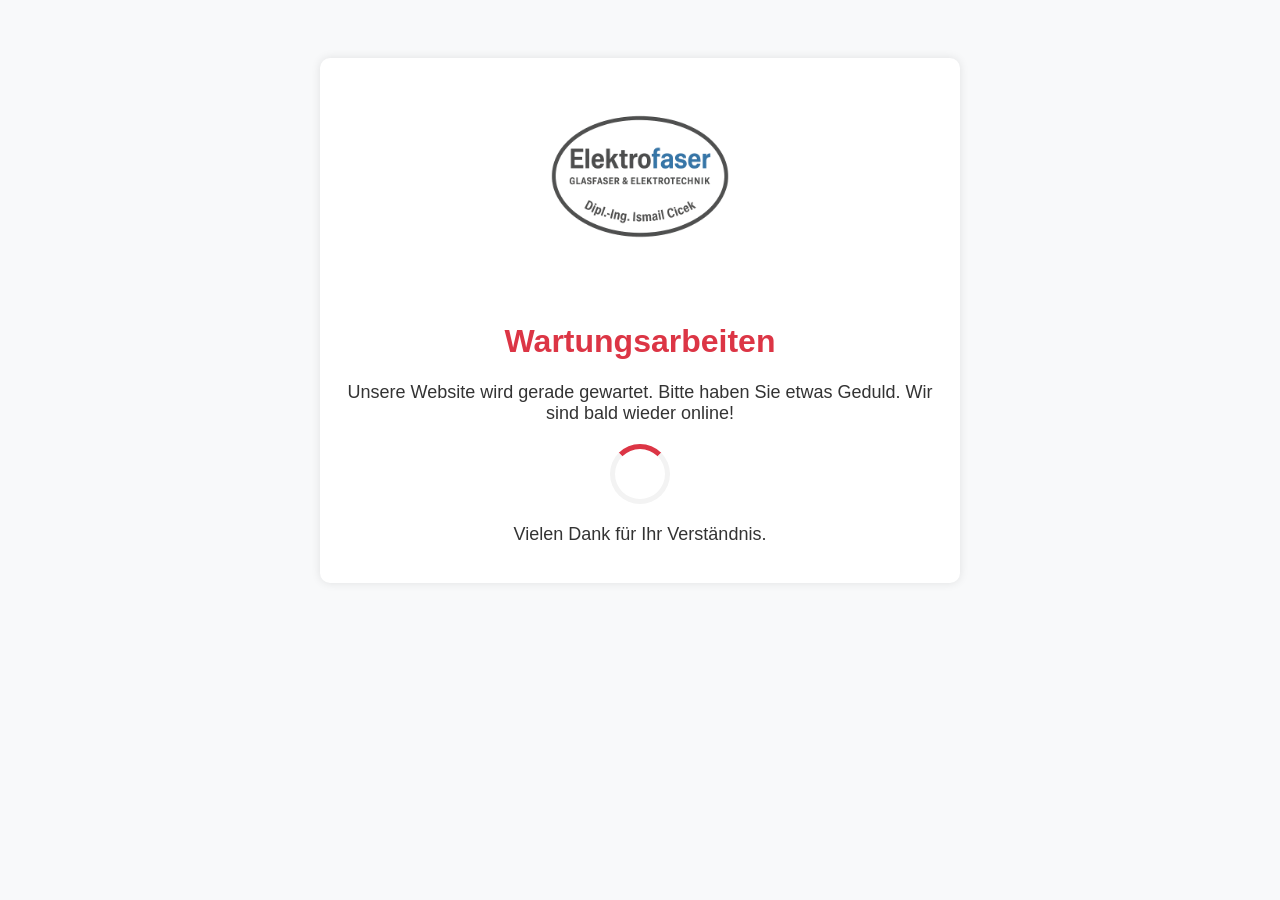
==== index.html @ bb30d30e "add logo for the offline page" ====
<!DOCTYPE html>
<html lang="de">

<head>
    <meta charset="UTF-8">
    <meta name="viewport" content="width=device-width, initial-scale=1.0">
    <title>Wartungsarbeiten</title>
    <style>
        body {
            font-family: Arial, sans-serif;
            text-align: center;
            background-color: #f8f9fa;
            padding: 50px;
        }

        .container {
            max-width: 600px;
            margin: auto;
            background: white;
            padding: 20px;
            border-radius: 10px;
            box-shadow: 0 0 10px rgba(0, 0, 0, 0.1);
        }

        .logo {
            max-width: 200px;
            margin-bottom: 20px;
        }

        h1 {
            color: #dc3545;
        }

        p {
            font-size: 18px;
            color: #333;
        }

        .loader {
            border: 5px solid #f3f3f3;
            border-top: 5px solid #dc3545;
            border-radius: 50%;
            width: 50px;
            height: 50px;
            animation: spin 1s linear infinite;
            margin: 20px auto;
        }

        @keyframes spin {
            0% {
                transform: rotate(0deg);
            }

            100% {
                transform: rotate(360deg);
            }
        }
    </style>
</head>

<body>
    <div class="container">
        <img src="assets/logo/Logo1-NB.png" alt="Logo" class="logo">
        <h1>Wartungsarbeiten</h1>
        <p>Unsere Website wird gerade gewartet. Bitte haben Sie etwas Geduld. Wir sind bald wieder online!</p>
        <div class="loader"></div>
        <p>Vielen Dank für Ihr Verständnis.</p>
    </div>
</body>

</html>
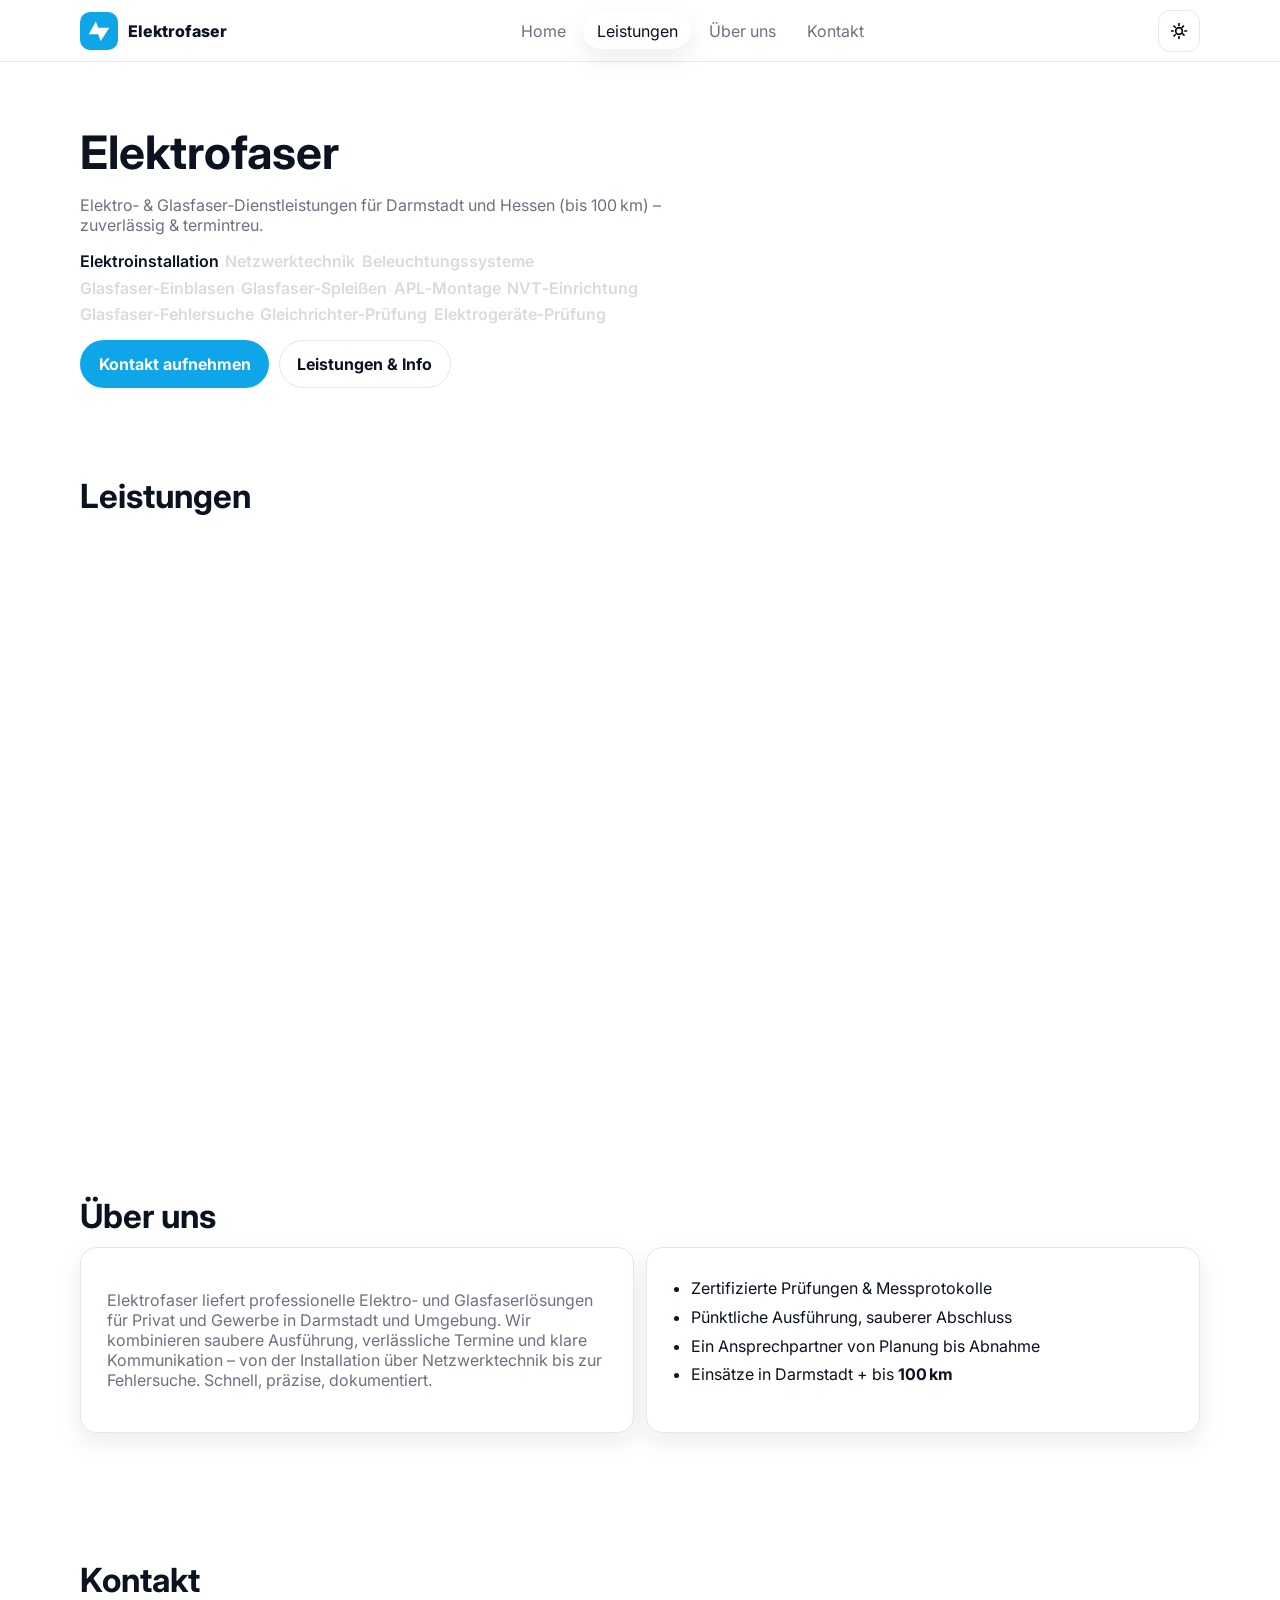
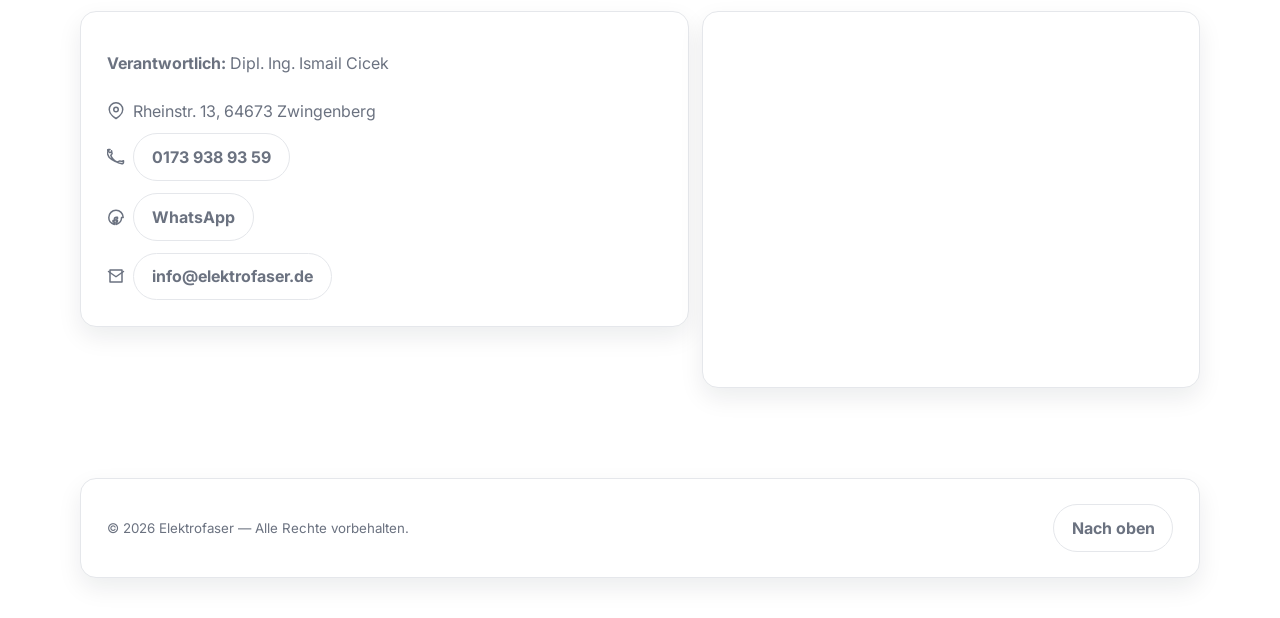
==== commit 52a858d5: "Add initial set up" ====
--- a/index.html
+++ b/index.html
@@ -1,71 +1,533 @@
 <!DOCTYPE html>
-<html lang="de">
+<html lang="de" dir="ltr">
 
 <head>
-    <meta charset="UTF-8">
-    <meta name="viewport" content="width=device-width, initial-scale=1.0">
-    <title>Wartungsarbeiten</title>
-    <style>
-        body {
-            font-family: Arial, sans-serif;
-            text-align: center;
-            background-color: #f8f9fa;
-            padding: 50px;
+  <meta charset="utf-8" />
+  <meta name="viewport" content="width=device-width, initial-scale=1" />
+  <title>Elektrofaser – Elektroinstallation &amp; Glasfaser in Darmstadt, Hessen</title>
+  <meta name="description"
+    content="Elektroinstallation, Netzwerktechnik, Beleuchtung, Glasfaser‑Einblasen &amp; ‑Spleißen, Prüfungen. Region Darmstadt (bis 100 km). Kontakt aufnehmen." />
+  <link rel="preconnect" href="https://fonts.gstatic.com" crossorigin>
+  <link href="https://fonts.googleapis.com/css2?family=Inter:wght@300;400;600;800&display=swap" rel="stylesheet">
+  <style>
+    :root {
+      --bg: #ffffff;
+      --card: #ffffff;
+      --text: #0b1220;
+      --muted: #6b7280;
+      --border: #e5e7eb;
+      --accent: #0ea5e9;
+      --shadow: 0 10px 25px rgba(17, 24, 39, .08);
+      --maxw: 1120px;
+      --radius: 16px;
+      --space: clamp(.75rem, 1vw, 1rem);
+      --space-lg: clamp(1.25rem, 2vw, 1.75rem);
+      --space-xl: clamp(2rem, 5vw, 4.5rem);
+    }
+
+    @media (prefers-color-scheme: dark) {
+      :root {
+        --bg: #0b1220;
+        --card: #0f172a;
+        --text: #e5e7eb;
+        --muted: #9aa4b2;
+        --border: #1f2937;
+        --shadow: 0 8px 30px rgba(0, 0, 0, .35);
+      }
+    }
+
+    [data-theme="dark"] {
+      --bg: #0b1220;
+      --card: #0f172a;
+      --text: #e5e7eb;
+      --muted: #9aa4b2;
+      --border: #1f2937;
+      --shadow: 0 8px 30px rgba(0, 0, 0, .35);
+    }
+
+    *,
+    *::before,
+    *::after {
+      box-sizing: border-box;
+    }
+
+    html {
+      scroll-behavior: smooth;
+      max-width: 100%;
+      overflow-x: hidden;
+    }
+
+    body {
+      margin: 0;
+      font-family: Inter, system-ui, -apple-system, Segoe UI, Roboto, Arial, sans-serif;
+      background: var(--bg);
+      color: var(--text);
+      max-width: 100%;
+      overflow-x: hidden;
+    }
+
+    img {
+      max-width: 100%;
+      height: auto;
+      display: block;
+    }
+
+    .container {
+      width: min(100% - 2rem, var(--maxw));
+      margin-inline: auto;
+    }
+
+    section {
+      padding: var(--space-xl) 0;
+    }
+
+    h1,
+    h2 {
+      line-height: 1.15;
+    }
+
+    h1 {
+      font-size: clamp(2rem, 3.6vw, 3.2rem);
+      margin: 0 0 .5rem;
+    }
+
+    h2 {
+      font-size: clamp(1.6rem, 2.6vw, 2.2rem);
+      margin: 0 0 .75rem;
+    }
+
+    p {
+      color: var(--muted);
+    }
+
+    .btn {
+      display: inline-block;
+      padding: .8rem 1.1rem;
+      border-radius: 999px;
+      text-decoration: none;
+      font-weight: 700;
+      border: 1px solid var(--border);
+      transition: transform .15s, background .2s, color .2s;
+    }
+
+    .btn:hover {
+      transform: translateY(-1px);
+    }
+
+    .btn-primary {
+      background: var(--accent);
+      color: #fff;
+      border-color: transparent;
+    }
+
+    .btn-ghost {
+      background: transparent;
+      color: inherit;
+    }
+
+    header {
+      position: sticky;
+      top: 0;
+      z-index: 50;
+      backdrop-filter: saturate(120%) blur(8px);
+      background: color-mix(in oklab, var(--bg) 92%, transparent);
+      border-bottom: 1px solid var(--border);
+    }
+
+    .nav {
+      display: flex;
+      align-items: center;
+      justify-content: space-between;
+      gap: .5rem;
+      padding: .6rem 0;
+    }
+
+    .brand {
+      display: flex;
+      align-items: center;
+      gap: .6rem;
+      text-decoration: none;
+      color: inherit;
+      font-weight: 800;
+    }
+
+    .brand svg {
+      width: 38px;
+      height: 38px;
+      border-radius: 10px;
+    }
+
+    .nav-links {
+      display: flex;
+      gap: .25rem;
+      align-items: center;
+    }
+
+    .nav-links a {
+      text-decoration: none;
+      padding: .55rem .85rem;
+      border-radius: 999px;
+      color: var(--muted);
+    }
+
+    .nav-links a.active,
+    .nav-links a:hover {
+      color: var(--text);
+      background: var(--card);
+      box-shadow: var(--shadow);
+    }
+
+    .theme-toggle {
+      display: inline-grid;
+      place-items: center;
+      border: 1px solid var(--border);
+      border-radius: 12px;
+      width: 42px;
+      height: 42px;
+      background: var(--card);
+    }
+
+    .hamburger {
+      display: none;
+      background: var(--card);
+      border: 1px solid var(--border);
+      width: 42px;
+      height: 42px;
+      border-radius: 12px;
+    }
+
+    .hamburger svg {
+      width: 22px;
+      height: 22px;
+    }
+
+    .mobile {
+      display: none;
+      padding: .5rem 0 1rem;
+    }
+
+    .mobile a {
+      display: block;
+      padding: .7rem .8rem;
+      border-radius: 12px;
+      text-decoration: none;
+    }
+
+    /* show hamburger on small screens; hide inline nav */
+    @media (max-width: 900px) {
+      .nav-links {
+        display: none;
+      }
+
+      .hamburger {
+        display: inline-grid;
+        place-items: center;
+      }
+    }
+
+    .hero {
+      display: grid;
+      grid-template-columns: 1.1fr .9fr;
+      gap: var(--space-lg);
+      align-items: center;
+      padding: var(--space-xl) 0 var(--space-lg);
+    }
+
+    .card {
+      border: 1px solid var(--border);
+      border-radius: var(--radius);
+      background: var(--card);
+      padding: var(--space-lg);
+      box-shadow: var(--shadow);
+    }
+
+    .ticker {
+      display: flex;
+      gap: .4rem;
+      flex-wrap: wrap;
+      margin-top: .75rem;
+      font-weight: 600;
+      color: var(--text);
+    }
+
+    .ticker span {
+      opacity: .15;
+      transition: opacity .35s;
+    }
+
+    .ticker span.is-active {
+      opacity: 1;
+    }
+
+    .about-grid {
+      display: grid;
+      grid-template-columns: 1fr 1fr;
+      gap: var(--space);
+    }
+
+    @media (max-width:960px) {
+      .hero {
+        grid-template-columns: 1fr;
+      }
+
+      .about-grid {
+        grid-template-columns: 1fr;
+      }
+    }
+
+    .contact-grid {
+      display: grid;
+      grid-template-columns: 1.1fr .9fr;
+      gap: var(--space);
+      align-items: start;
+    }
+
+    @media (max-width:960px) {
+      .contact-grid {
+        grid-template-columns: 1fr;
+      }
+    }
+
+    .reveal {
+      opacity: 0;
+      transform: translateY(10px);
+      transition: opacity .35s, transform .35s;
+    }
+
+    .reveal.is-visible {
+      opacity: 1;
+      transform: none;
+    }
+
+    .visually-hidden {
+      position: absolute !important;
+      height: 1px;
+      width: 1px;
+      overflow: hidden;
+      clip: rect(1px, 1px, 1px, 1px);
+      white-space: nowrap;
+    }
+  </style>
+</head>
+
+<body>
+  <header>
+    <div class="container nav">
+      <a href="#home" class="brand" aria-label="Elektrofaser Home">
+        <svg viewBox="0 0 48 48" class="logo" aria-hidden="true">
+          <rect width="48" height="48" rx="10" ry="10" fill="#0ea5e9" />
+          <path d="M11 28l9-16 3 8h14L26 37l-3-9H11z" fill="#fff" />
+        </svg>
+        <span>Elektrofaser</span>
+      </a>
+      <nav aria-label="Primary">
+        <div class="nav-links" role="menubar">
+          <a role="menuitem" class="active" href="#home">Home</a>
+          <a role="menuitem" href="#services">Leistungen</a>
+          <a role="menuitem" href="#about">Über uns</a>
+          <a role="menuitem" href="#contact">Kontakt</a>
+        </div>
+      </nav>
+      <div style="display:flex; gap:.4rem; align-items:center;">
+        <button id="themeToggle" class="theme-toggle" aria-label="Toggle Dark Mode" title="Theme">
+          <svg viewBox="0 0 24 24" width="20" height="20" fill="none" stroke="currentColor" stroke-width="2"
+            stroke-linecap="round" stroke-linejoin="round" aria-hidden="true">
+            <path
+              d="M12 3v2m0 14v2M21 12h-2M5 12H3m14.95 4.95-1.41-1.41M7.46 7.46 6.05 6.05m11.31 0-1.41 1.41M7.46 16.54 6.05 17.95" />
+            <circle cx="12" cy="12" r="4" />
+          </svg>
+        </button>
+        <button id="hamburger" class="hamburger" aria-label="Open menu" aria-controls="mobile-menu"
+          aria-expanded="false">
+          <svg viewBox="0 0 24 24" fill="none" stroke="currentColor" stroke-width="2" stroke-linecap="round"
+            stroke-linejoin="round" aria-hidden="true">
+            <line x1="3" y1="6" x2="21" y2="6" />
+            <line x1="3" y1="12" x2="21" y2="12" />
+            <line x1="3" y1="18" x2="21" y2="18" />
+          </svg>
+        </button>
+      </div>
+    </div>
+    <div id="mobile-menu" class="container mobile" hidden>
+      <a href="#home" data-close>Home</a>
+      <a href="#about" data-close>Über uns</a>
+      <a href="#contact" data-close>Kontakt</a>
+    </div>
+  </header>
+
+  <main id="home" class="container hero">
+    <div>
+      <h1 class="reveal">Elektrofaser</h1>
+      <p class="reveal" style="transition-delay:.05s">Elektro‑ &amp; Glasfaser‑Dienstleistungen für Darmstadt und Hessen
+        (bis 100 km) – zuverlässig &amp; termintreu.</p>
+      <div class="ticker reveal" aria-label="Leistungen" style="transition-delay:.1s">
+        <span class="is-active">Elektroinstallation</span>
+        <span>Netzwerktechnik</span>
+        <span>Beleuchtungssysteme</span>
+        <span>Glasfaser‑Einblasen</span>
+        <span>Glasfaser‑Spleißen</span>
+        <span>APL‑Montage</span>
+        <span>NVT‑Einrichtung</span>
+        <span>Glasfaser‑Fehlersuche</span>
+        <span>Gleichrichter‑Prüfung</span>
+        <span>Elektrogeräte‑Prüfung</span>
+      </div>
+      <div style="margin-top:1rem; display:flex; gap:.6rem; flex-wrap:wrap;" class="reveal"
+        style="transition-delay:.15s">
+        <a class="btn btn-primary" href="#contact">Kontakt aufnehmen</a>
+        <a class="btn btn-ghost" href="#services">Leistungen &amp; Info</a>
+      </div>
+    </div>
+    <!-- <div class="card reveal" style="transition-delay:.1s">
+      <img alt="Dekoratives Platzhalterbild" width="600" height="800" decoding="async" fetchpriority="low"
+        src="data:image/svg+xml;utf8,<svg xmlns='http://www.w3.org/2000/svg' width='600' height='800' viewBox='0 0 600 800'><rect width='600' height='800' fill='%23f5f7fa'/><rect y='710' width='600' height='90' fill='%230ea5e9'/><text x='50%' y='47%' dominant-baseline='middle' text-anchor='middle' font-family='Inter,Segoe UI,Arial' font-size='36' fill='%23141c26'>Elektrofaser</text><text x='50%' y='55%' dominant-baseline='middle' text-anchor='middle' font-family='Inter,Segoe UI,Arial' font-size='18' fill='%2364707d'>Placeholder 3:4</text></svg>"
+        sizes="(min-width: 960px) 40vw, 100vw" />
+    </div> -->
+  </main>
+
+  <!-- NOTE: Services section intentionally removed as requested -->
+
+  <section id="services" class="container" style="height:80vh;">
+    <h2 class="reveal">Leistungen</h2>
+
+  </section>
+
+
+  <section id="about" class="container">
+    <h2 class="reveal">Über uns</h2>
+    <div class="about-grid">
+      <div class="card reveal">
+        <p>Elektrofaser liefert professionelle Elektro‑ und Glasfaserlösungen für Privat und Gewerbe in Darmstadt und
+          Umgebung. Wir kombinieren saubere Ausführung, verlässliche Termine und klare Kommunikation – von der
+          Installation über Netzwerktechnik bis zur Fehlersuche. Schnell, präzise, dokumentiert.</p>
+      </div>
+      <div class="card reveal" style="transition-delay:.05s">
+        <ul style="margin:0; padding-left:1.1rem; line-height:1.8;">
+          <li>Zertifizierte Prüfungen &amp; Messprotokolle</li>
+          <li>Pünktliche Ausführung, sauberer Abschluss</li>
+          <li>Ein Ansprechpartner von Planung bis Abnahme</li>
+          <li>Einsätze in Darmstadt + bis <strong>100 km</strong></li>
+        </ul>
+      </div>
+    </div>
+  </section>
+
+  <section id="contact" class="container">
+    <h2>Kontakt</h2>
+    <div class="contact-grid">
+      <div class="card">
+        <div style="display:grid; gap:.75rem;">
+          <p><strong>Verantwortlich:</strong> Dipl. Ing. Ismail Cicek</p>
+          <p style="margin:0; display:flex; align-items:center; gap:.55rem;">
+            <svg width="18" height="18" viewBox="0 0 24 24" fill="none" stroke="currentColor" stroke-width="2"
+              stroke-linecap="round" stroke-linejoin="round" aria-hidden="true">
+              <path d="M21 10c0 7-9 12-9 12S3 17 3 10a9 9 0 1 1 18 0Z" />
+              <circle cx="12" cy="10" r="3" />
+            </svg>
+            Rheinstr. 13, 64673 Zwingenberg
+          </p>
+          <p style="margin:0; display:flex; align-items:center; gap:.55rem;">
+            <svg width="18" height="18" viewBox="0 0 24 24" fill="none" stroke="currentColor" stroke-width="2"
+              stroke-linecap="round" stroke-linejoin="round" aria-hidden="true">
+              <path
+                d="M22 16.92V19a2 2 0 0 1-2.18 2 19.8 19.8 0 0 1-8.63-3.07A19.5 19.5 0 0 1 3.07 12.81 19.8 19.8 0 0 1 0 4.18 2 2 0 0 1 2 2h2.09a2 2 0  1 0 2 1.72c.12.89.3 1.76.57 2.6a2 2 0 0 1-.45 2.11L5.1 9.91a16 16 0 0 0 9 9l1.48-1.11a2 2 0 0 1 2.11-.45c.84.27 1.71.45 2.6.57A2 2 0 0 1 22 16.92Z" />
+            </svg>
+            <a class="btn btn-ghost" href="tel:+491739389359">0173 938 93 59</a>
+          </p>
+          <p style="margin:0; display:flex; align-items:center; gap:.55rem;">
+            <svg width="18" height="18" viewBox="0 0 24 24" fill="none" stroke="currentColor" stroke-width="2"
+              stroke-linecap="round" stroke-linejoin="round" aria-hidden="true">
+              <path
+                d="M21.6 12.6c0-5.3-4.3-9.6-9.6-9.6S2.4 7.3 2.4 12.6C2.4 17 5.6 20.8 9.8 21.9v-3.2H8v-2h1.8v-1.6c0-1.8 1-2.8 2.6-2.8.8 0 1.6.1 1.6.1v1.8h-.9c-.9 0-1.2.6-1.2 1.1v1.4H14l-.3 2H12v3.2c4.2-1.1 7.4-4.9 7.4-9.3Z" />
+            </svg>
+            <a class="btn btn-ghost" href="https://wa.me/491739389359" target="_blank" rel="noopener">WhatsApp</a>
+          </p>
+          <p style="margin:0; display:flex; align-items:center; gap:.55rem;">
+            <svg width="18" height="18" viewBox="0 0 24 24" fill="none" stroke="currentColor" stroke-width="2"
+              stroke-linecap="round" stroke-linejoin="round" aria-hidden="true">
+              <path d="M4 4h16v16H4z" />
+              <path d="m22 6-10 7L2 6" />
+            </svg>
+            <a class="btn btn-ghost" href="mailto:info@elektrofaser.de">info@elektrofaser.de</a>
+          </p>
+        </div>
+      </div>
+      <div class="card">
+        <div class="visually-hidden" id="mapdesc">Karte: Rheinstr. 13, 64673 Zwingenberg</div>
+        <iframe title="Google Maps – Rheinstr. 13, 64673 Zwingenberg" aria-describedby="mapdesc"
+          src="https://www.google.com/maps?q=Rheinstr.+13,+64673+Zwingenberg&output=embed" width="100%" height="320"
+          style="border:0; border-radius:12px;" loading="lazy" referrerpolicy="no-referrer-when-downgrade"></iframe>
+      </div>
+    </div>
+  </section>
+
+  <footer class="container" style="padding: var(--space-lg) 0 2.5rem; color: var(--muted)">
+    <div class="card" style="display:flex; align-items:center; justify-content:space-between; gap:.5rem;">
+      <small>© <span id="year"></span> Elektrofaser — Alle Rechte vorbehalten.</small>
+      <div style="display:flex; gap:.5rem;">
+        <a class="btn btn-ghost" href="#home">Nach oben</a>
+        <!-- <a class="btn btn-ghost" href="#" aria-disabled="true">Datenschutz</a>
+        <a class="btn btn-ghost" href="#" aria-disabled="true">Impressum</a> -->
+      </div>
+    </div>
+  </footer>
+
+  <script>
+    // Year
+    document.getElementById('year').textContent = new Date().getFullYear();
+
+    // Theme toggle
+    const themeBtn = document.getElementById('themeToggle');
+    const setTheme = (mode) => { if (mode === 'dark') { document.documentElement.setAttribute('data-theme', 'dark'); } else { document.documentElement.removeAttribute('data-theme'); } localStorage.setItem('theme', mode); };
+    const stored = localStorage.getItem('theme'); if (stored) setTheme(stored);
+    themeBtn.addEventListener('click', () => { const dark = document.documentElement.getAttribute('data-theme') === 'dark'; setTheme(dark ? 'light' : 'dark'); });
+
+    // Mobile menu
+    const burger = document.getElementById('hamburger');
+    const mobileMenu = document.getElementById('mobile-menu');
+    burger.addEventListener('click', () => {
+      const open = !mobileMenu.hasAttribute('hidden');
+      if (open) { mobileMenu.setAttribute('hidden', ''); burger.setAttribute('aria-expanded', 'false'); }
+      else { mobileMenu.removeAttribute('hidden'); burger.setAttribute('aria-expanded', 'true'); }
+    });
+    mobileMenu.querySelectorAll('[data-close]').forEach(a => a.addEventListener('click', () => {
+      mobileMenu.setAttribute('hidden', ''); burger.setAttribute('aria-expanded', 'false');
+    }));
+    window.addEventListener('keydown', (e) => {
+      if (e.key === 'Escape' && !mobileMenu.hasAttribute('hidden')) {
+        mobileMenu.setAttribute('hidden', ''); burger.setAttribute('aria-expanded', 'false');
+      }
+    });
+
+    // Scrollspy (safe if a section is missing)
+    const links = Array.from(document.querySelectorAll('.nav-links a'));
+    const sections = links.map(a => document.querySelector(a.getAttribute('href')));
+    const spy = new IntersectionObserver((entries) => {
+      entries.forEach(entry => {
+        if (entry.isIntersecting) {
+          links.forEach(l => l.classList.remove('active'));
+          const idx = sections.indexOf(entry.target);
+          if (links[idx]) links[idx].classList.add('active');
         }
-
-        .container {
-            max-width: 600px;
-            margin: auto;
-            background: white;
-            padding: 20px;
-            border-radius: 10px;
-            box-shadow: 0 0 10px rgba(0, 0, 0, 0.1);
-        }
-
-        .logo {
-            max-width: 200px;
-            margin-bottom: 20px;
-        }
-
-        h1 {
-            color: #dc3545;
-        }
-
-        p {
-            font-size: 18px;
-            color: #333;
-        }
-
-        .loader {
-            border: 5px solid #f3f3f3;
-            border-top: 5px solid #dc3545;
-            border-radius: 50%;
-            width: 50px;
-            height: 50px;
-            animation: spin 1s linear infinite;
-            margin: 20px auto;
-        }
-
-        @keyframes spin {
-            0% {
-                transform: rotate(0deg);
-            }
-
-            100% {
-                transform: rotate(360deg);
-            }
-        }
-    </style>
-</head>
-
-<body>
-    <div class="container">
-        <img src="assets/logo/Logo1-NB.png" alt="Logo" class="logo">
-        <h1>Wartungsarbeiten</h1>
-        <p>Unsere Website wird gerade gewartet. Bitte haben Sie etwas Geduld. Wir sind bald wieder online!</p>
-        <div class="loader"></div>
-        <p>Vielen Dank für Ihr Verständnis.</p>
-    </div>
+      });
+    }, { rootMargin: '-55% 0px -40% 0px', threshold: 0 });
+    sections.forEach(s => s && spy.observe(s));
+
+    // Reveal on scroll
+    const reveals = document.querySelectorAll('.reveal');
+    const revealObs = new IntersectionObserver((entries) => {
+      entries.forEach(e => { if (e.isIntersecting) { e.target.classList.add('is-visible'); revealObs.unobserve(e.target); } });
+    }, { threshold: .1 });
+    reveals.forEach(el => revealObs.observe(el));
+
+    // Ticker (reduced-motion aware)
+    (function () {
+      const items = Array.from(document.querySelectorAll('.ticker span'));
+      const reduce = window.matchMedia('(prefers-reduced-motion: reduce)').matches;
+      if (reduce || items.length === 0) return;
+      let i = 0; setInterval(() => { items[i].classList.remove('is-active'); i = (i + 1) % items.length; items[i].classList.add('is-active'); }, 1600);
+    })();
+  </script>
 </body>
 
 </html>
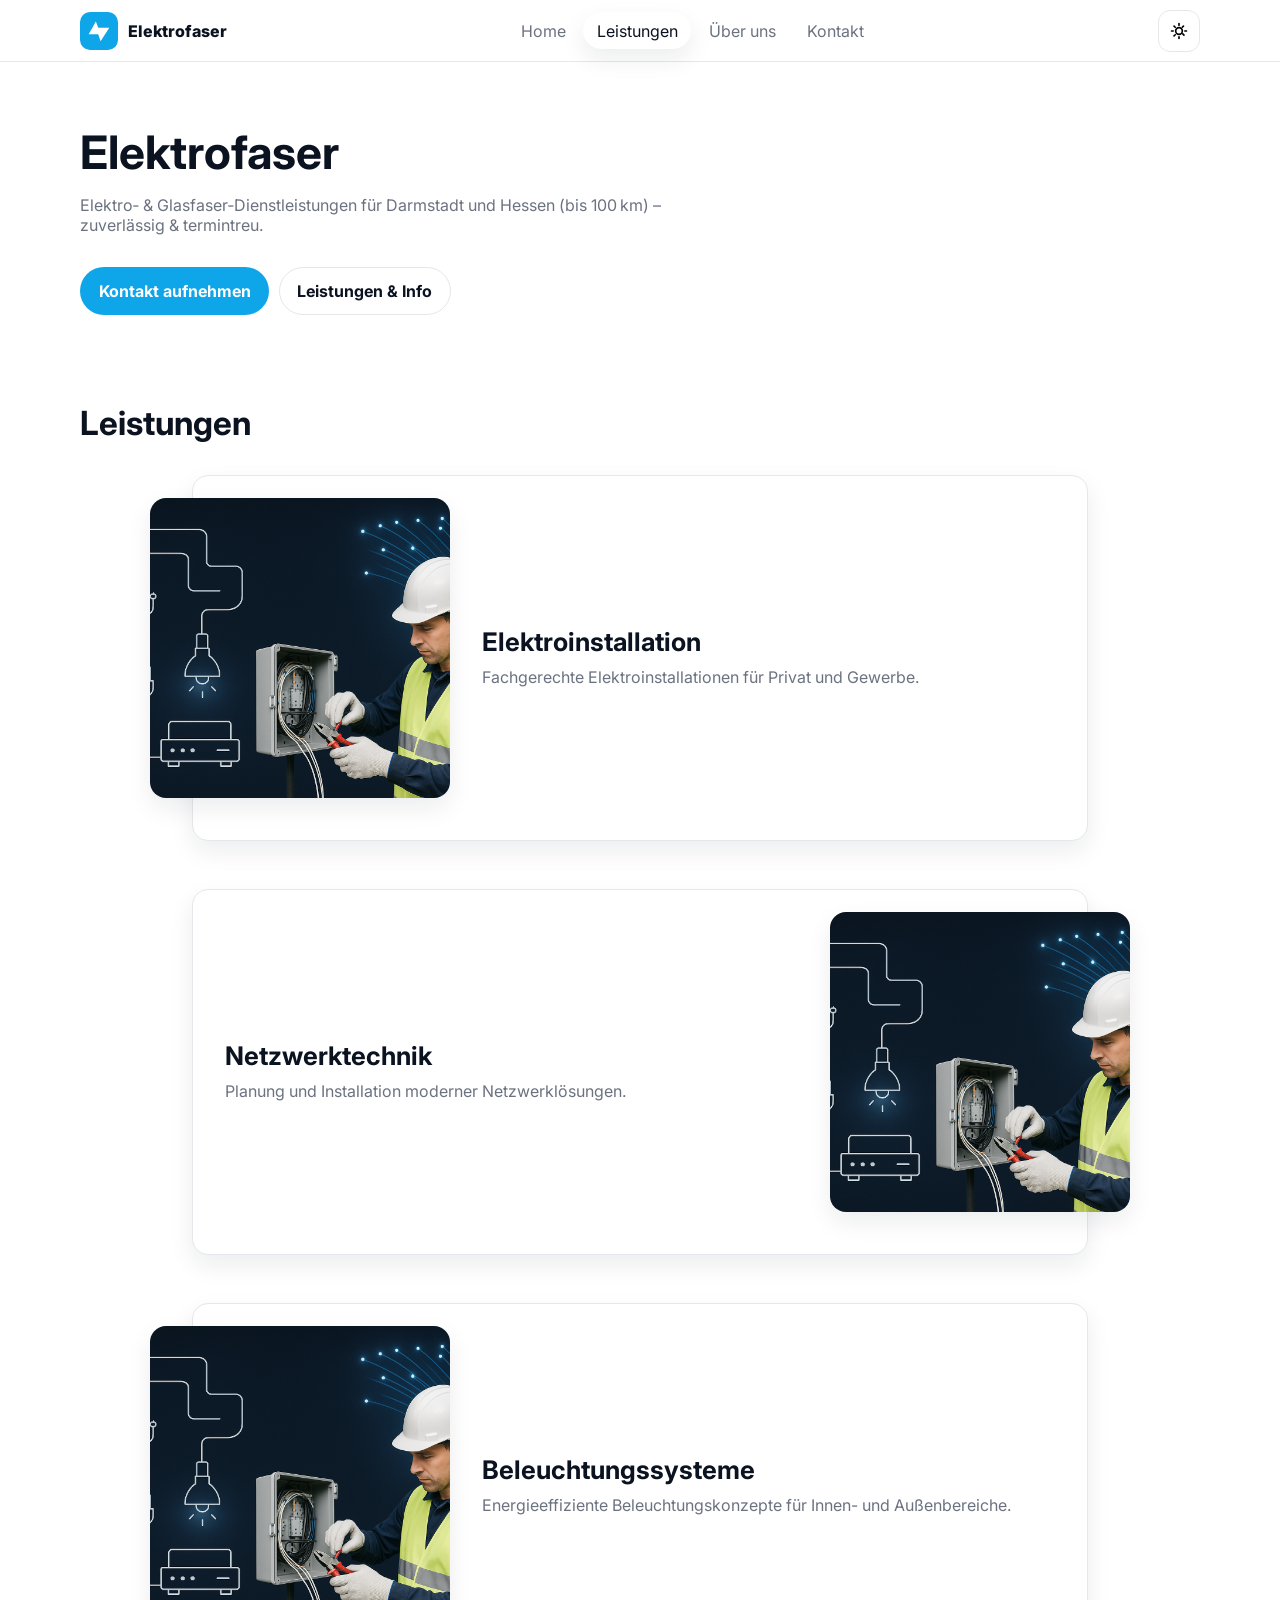
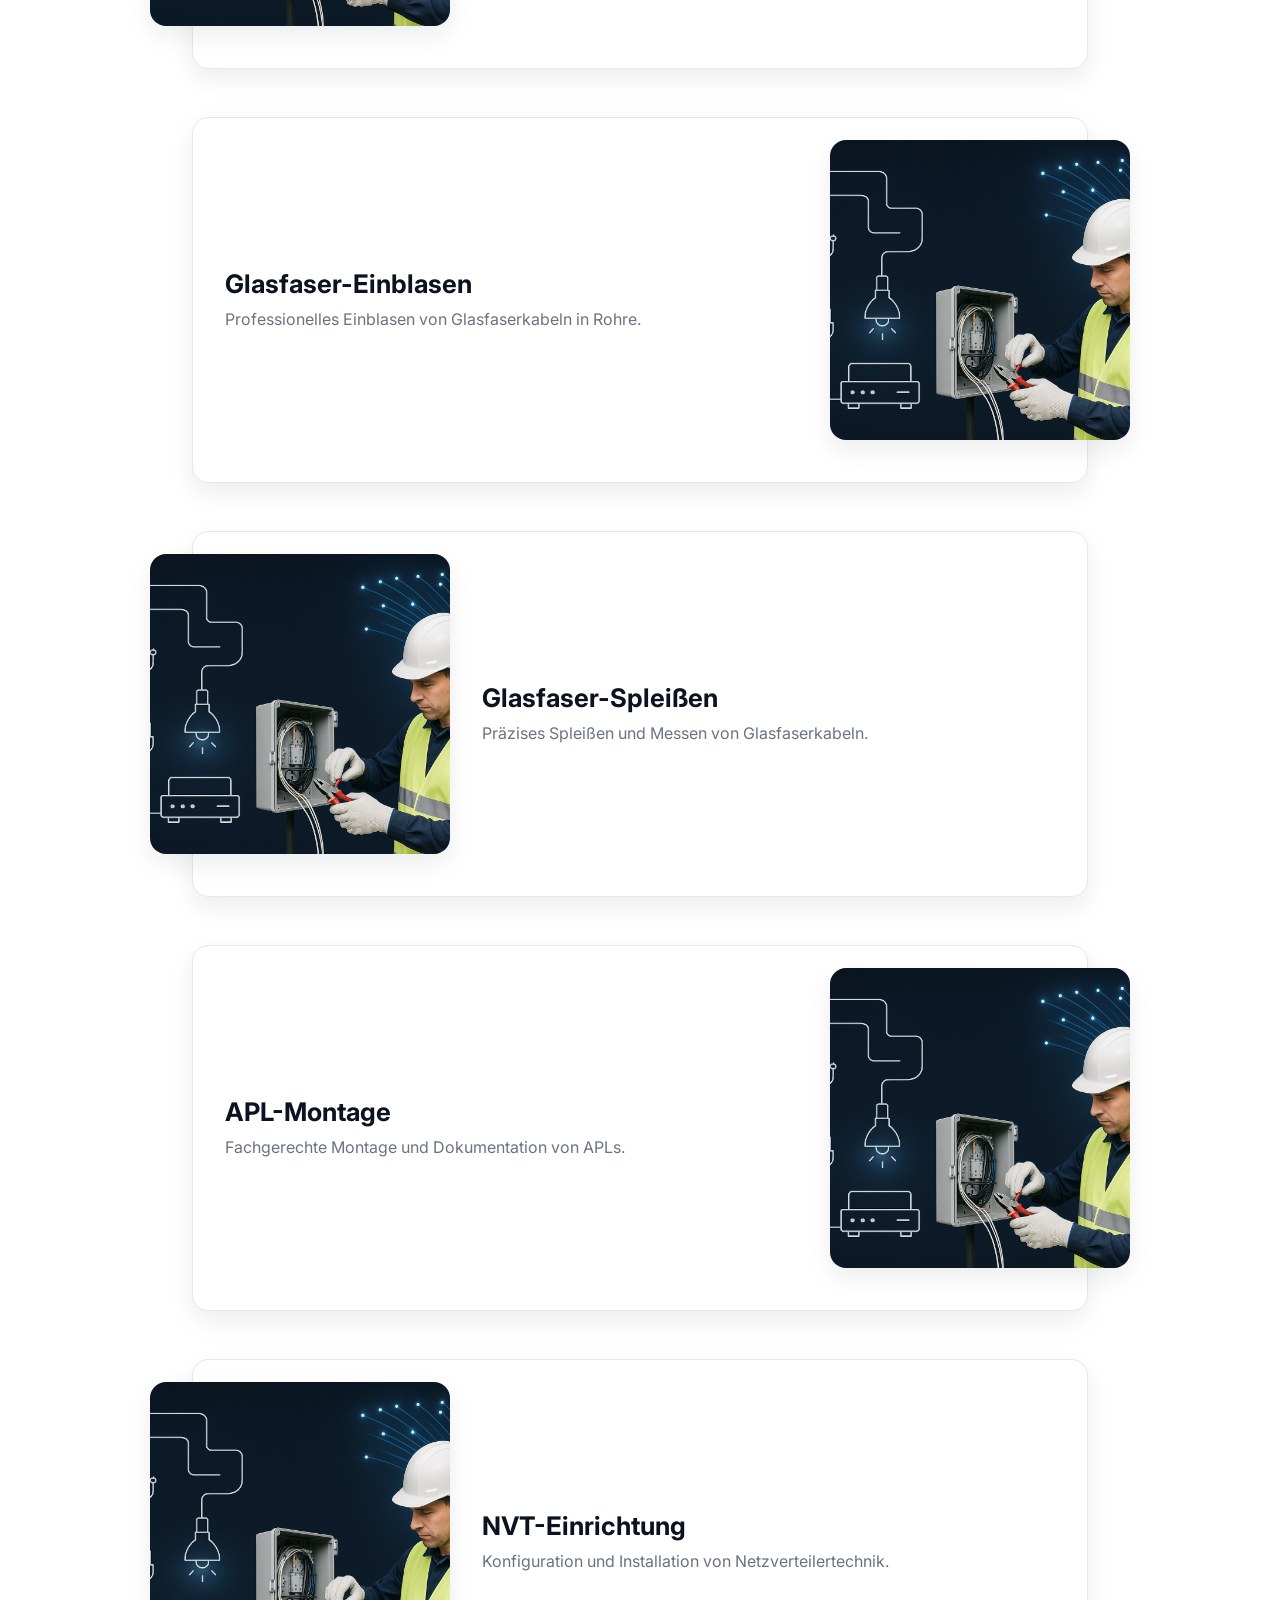
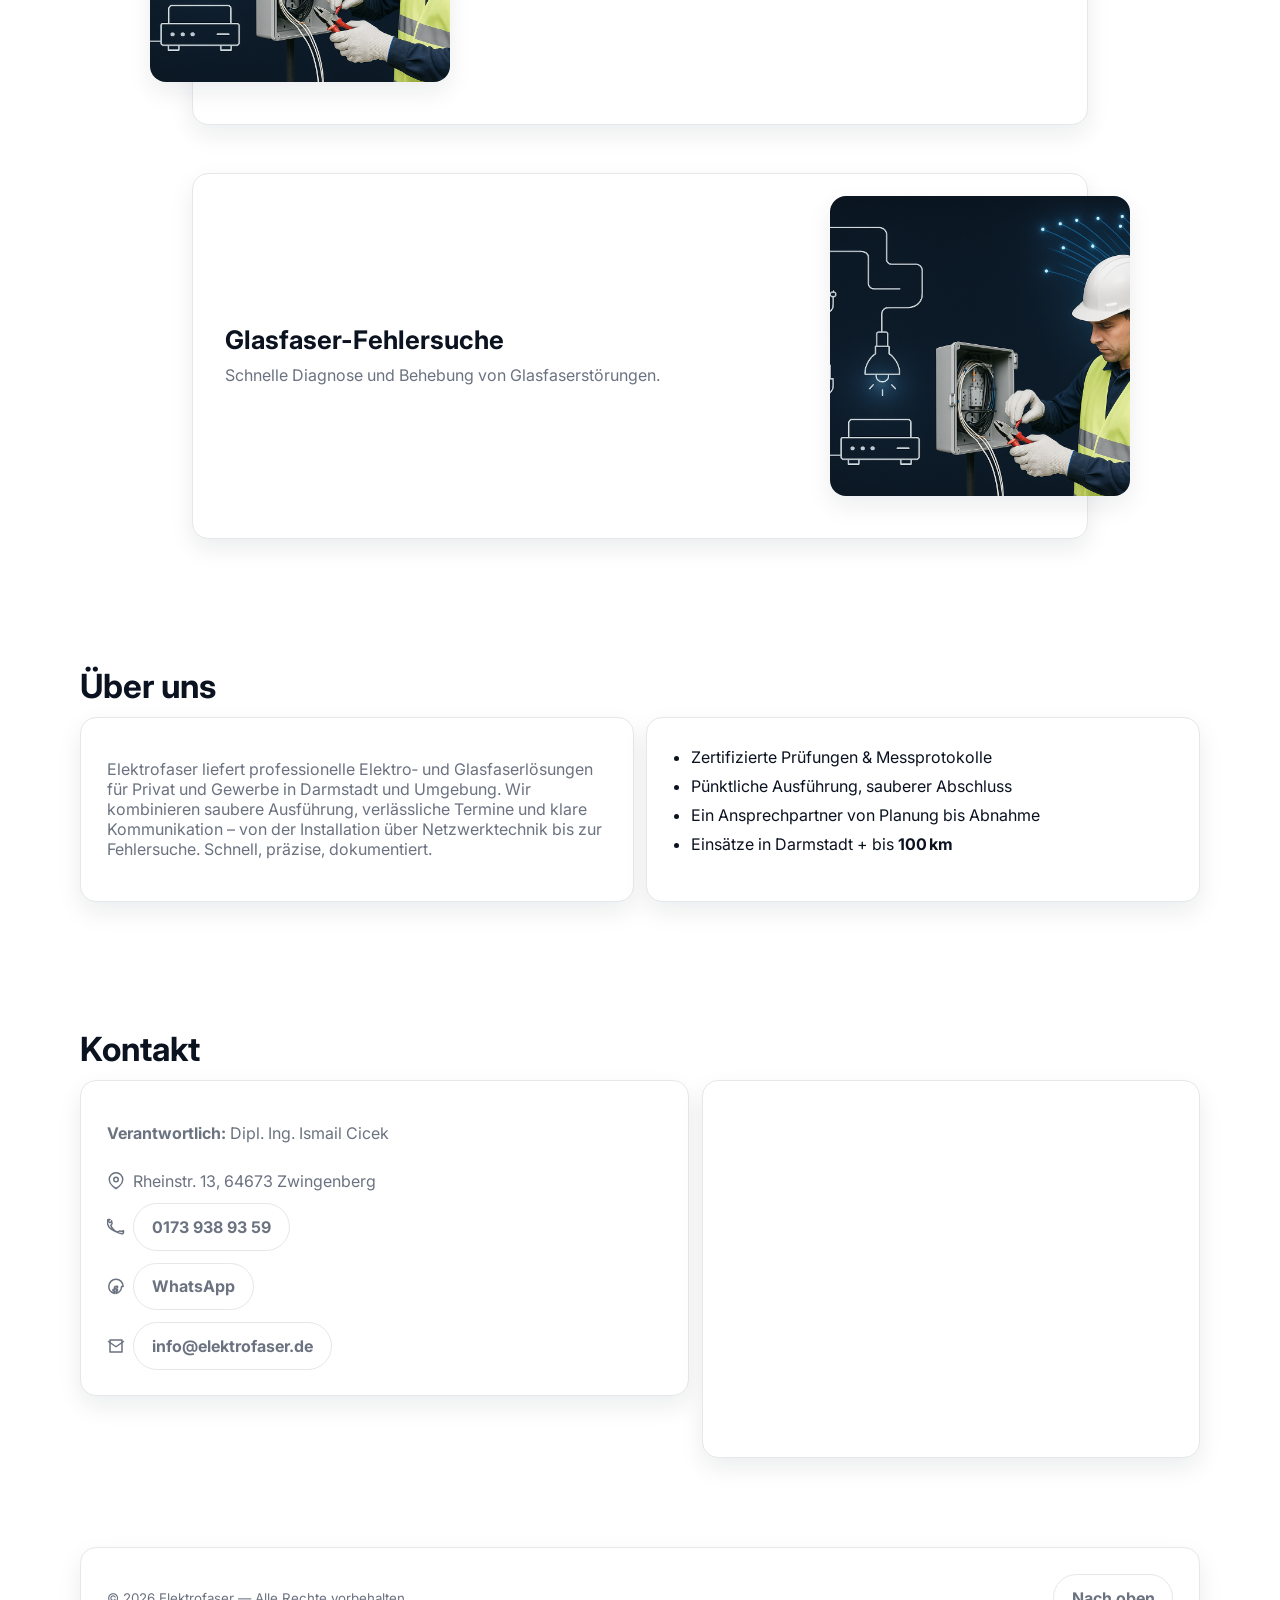
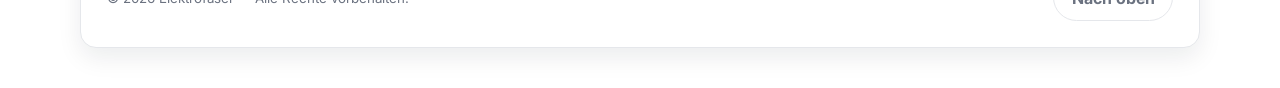
==== commit 5ad86632: "Add Initial Section Part" ====
--- a/index.html
+++ b/index.html
@@ -6,308 +6,10 @@
   <meta name="viewport" content="width=device-width, initial-scale=1" />
   <title>Elektrofaser – Elektroinstallation &amp; Glasfaser in Darmstadt, Hessen</title>
   <meta name="description"
-    content="Elektroinstallation, Netzwerktechnik, Beleuchtung, Glasfaser‑Einblasen &amp; ‑Spleißen, Prüfungen. Region Darmstadt (bis 100 km). Kontakt aufnehmen." />
+    content="Elektroinstallation, Netzwerktechnik, Beleuchtung, Glasfaser-Einblasen &amp; -Spleißen, Prüfungen. Region Darmstadt (bis 100 km). Kontakt aufnehmen." />
   <link rel="preconnect" href="https://fonts.gstatic.com" crossorigin>
   <link href="https://fonts.googleapis.com/css2?family=Inter:wght@300;400;600;800&display=swap" rel="stylesheet">
-  <style>
-    :root {
-      --bg: #ffffff;
-      --card: #ffffff;
-      --text: #0b1220;
-      --muted: #6b7280;
-      --border: #e5e7eb;
-      --accent: #0ea5e9;
-      --shadow: 0 10px 25px rgba(17, 24, 39, .08);
-      --maxw: 1120px;
-      --radius: 16px;
-      --space: clamp(.75rem, 1vw, 1rem);
-      --space-lg: clamp(1.25rem, 2vw, 1.75rem);
-      --space-xl: clamp(2rem, 5vw, 4.5rem);
-    }
-
-    @media (prefers-color-scheme: dark) {
-      :root {
-        --bg: #0b1220;
-        --card: #0f172a;
-        --text: #e5e7eb;
-        --muted: #9aa4b2;
-        --border: #1f2937;
-        --shadow: 0 8px 30px rgba(0, 0, 0, .35);
-      }
-    }
-
-    [data-theme="dark"] {
-      --bg: #0b1220;
-      --card: #0f172a;
-      --text: #e5e7eb;
-      --muted: #9aa4b2;
-      --border: #1f2937;
-      --shadow: 0 8px 30px rgba(0, 0, 0, .35);
-    }
-
-    *,
-    *::before,
-    *::after {
-      box-sizing: border-box;
-    }
-
-    html {
-      scroll-behavior: smooth;
-      max-width: 100%;
-      overflow-x: hidden;
-    }
-
-    body {
-      margin: 0;
-      font-family: Inter, system-ui, -apple-system, Segoe UI, Roboto, Arial, sans-serif;
-      background: var(--bg);
-      color: var(--text);
-      max-width: 100%;
-      overflow-x: hidden;
-    }
-
-    img {
-      max-width: 100%;
-      height: auto;
-      display: block;
-    }
-
-    .container {
-      width: min(100% - 2rem, var(--maxw));
-      margin-inline: auto;
-    }
-
-    section {
-      padding: var(--space-xl) 0;
-    }
-
-    h1,
-    h2 {
-      line-height: 1.15;
-    }
-
-    h1 {
-      font-size: clamp(2rem, 3.6vw, 3.2rem);
-      margin: 0 0 .5rem;
-    }
-
-    h2 {
-      font-size: clamp(1.6rem, 2.6vw, 2.2rem);
-      margin: 0 0 .75rem;
-    }
-
-    p {
-      color: var(--muted);
-    }
-
-    .btn {
-      display: inline-block;
-      padding: .8rem 1.1rem;
-      border-radius: 999px;
-      text-decoration: none;
-      font-weight: 700;
-      border: 1px solid var(--border);
-      transition: transform .15s, background .2s, color .2s;
-    }
-
-    .btn:hover {
-      transform: translateY(-1px);
-    }
-
-    .btn-primary {
-      background: var(--accent);
-      color: #fff;
-      border-color: transparent;
-    }
-
-    .btn-ghost {
-      background: transparent;
-      color: inherit;
-    }
-
-    header {
-      position: sticky;
-      top: 0;
-      z-index: 50;
-      backdrop-filter: saturate(120%) blur(8px);
-      background: color-mix(in oklab, var(--bg) 92%, transparent);
-      border-bottom: 1px solid var(--border);
-    }
-
-    .nav {
-      display: flex;
-      align-items: center;
-      justify-content: space-between;
-      gap: .5rem;
-      padding: .6rem 0;
-    }
-
-    .brand {
-      display: flex;
-      align-items: center;
-      gap: .6rem;
-      text-decoration: none;
-      color: inherit;
-      font-weight: 800;
-    }
-
-    .brand svg {
-      width: 38px;
-      height: 38px;
-      border-radius: 10px;
-    }
-
-    .nav-links {
-      display: flex;
-      gap: .25rem;
-      align-items: center;
-    }
-
-    .nav-links a {
-      text-decoration: none;
-      padding: .55rem .85rem;
-      border-radius: 999px;
-      color: var(--muted);
-    }
-
-    .nav-links a.active,
-    .nav-links a:hover {
-      color: var(--text);
-      background: var(--card);
-      box-shadow: var(--shadow);
-    }
-
-    .theme-toggle {
-      display: inline-grid;
-      place-items: center;
-      border: 1px solid var(--border);
-      border-radius: 12px;
-      width: 42px;
-      height: 42px;
-      background: var(--card);
-    }
-
-    .hamburger {
-      display: none;
-      background: var(--card);
-      border: 1px solid var(--border);
-      width: 42px;
-      height: 42px;
-      border-radius: 12px;
-    }
-
-    .hamburger svg {
-      width: 22px;
-      height: 22px;
-    }
-
-    .mobile {
-      display: none;
-      padding: .5rem 0 1rem;
-    }
-
-    .mobile a {
-      display: block;
-      padding: .7rem .8rem;
-      border-radius: 12px;
-      text-decoration: none;
-    }
-
-    /* show hamburger on small screens; hide inline nav */
-    @media (max-width: 900px) {
-      .nav-links {
-        display: none;
-      }
-
-      .hamburger {
-        display: inline-grid;
-        place-items: center;
-      }
-    }
-
-    .hero {
-      display: grid;
-      grid-template-columns: 1.1fr .9fr;
-      gap: var(--space-lg);
-      align-items: center;
-      padding: var(--space-xl) 0 var(--space-lg);
-    }
-
-    .card {
-      border: 1px solid var(--border);
-      border-radius: var(--radius);
-      background: var(--card);
-      padding: var(--space-lg);
-      box-shadow: var(--shadow);
-    }
-
-    .ticker {
-      display: flex;
-      gap: .4rem;
-      flex-wrap: wrap;
-      margin-top: .75rem;
-      font-weight: 600;
-      color: var(--text);
-    }
-
-    .ticker span {
-      opacity: .15;
-      transition: opacity .35s;
-    }
-
-    .ticker span.is-active {
-      opacity: 1;
-    }
-
-    .about-grid {
-      display: grid;
-      grid-template-columns: 1fr 1fr;
-      gap: var(--space);
-    }
-
-    @media (max-width:960px) {
-      .hero {
-        grid-template-columns: 1fr;
-      }
-
-      .about-grid {
-        grid-template-columns: 1fr;
-      }
-    }
-
-    .contact-grid {
-      display: grid;
-      grid-template-columns: 1.1fr .9fr;
-      gap: var(--space);
-      align-items: start;
-    }
-
-    @media (max-width:960px) {
-      .contact-grid {
-        grid-template-columns: 1fr;
-      }
-    }
-
-    .reveal {
-      opacity: 0;
-      transform: translateY(10px);
-      transition: opacity .35s, transform .35s;
-    }
-
-    .reveal.is-visible {
-      opacity: 1;
-      transform: none;
-    }
-
-    .visually-hidden {
-      position: absolute !important;
-      height: 1px;
-      width: 1px;
-      overflow: hidden;
-      clip: rect(1px, 1px, 1px, 1px);
-      white-space: nowrap;
-    }
-  </style>
+  <link rel="stylesheet" href="css/main.css">
 </head>
 
 <body>
@@ -361,7 +63,7 @@
       <p class="reveal" style="transition-delay:.05s">Elektro‑ &amp; Glasfaser‑Dienstleistungen für Darmstadt und Hessen
         (bis 100 km) – zuverlässig &amp; termintreu.</p>
       <div class="ticker reveal" aria-label="Leistungen" style="transition-delay:.1s">
-        <span class="is-active">Elektroinstallation</span>
+        <!-- <span class="is-active">Elektroinstallation</span>
         <span>Netzwerktechnik</span>
         <span>Beleuchtungssysteme</span>
         <span>Glasfaser‑Einblasen</span>
@@ -370,7 +72,7 @@
         <span>NVT‑Einrichtung</span>
         <span>Glasfaser‑Fehlersuche</span>
         <span>Gleichrichter‑Prüfung</span>
-        <span>Elektrogeräte‑Prüfung</span>
+        <span>Elektrogeräte‑Prüfung</span> -->
       </div>
       <div style="margin-top:1rem; display:flex; gap:.6rem; flex-wrap:wrap;" class="reveal"
         style="transition-delay:.15s">
@@ -387,10 +89,94 @@
 
   <!-- NOTE: Services section intentionally removed as requested -->
 
-  <section id="services" class="container" style="height:80vh;">
+  <section id="services" class="container">
     <h2 class="reveal">Leistungen</h2>
-
+    <div class="services-grid">
+
+      <div class="service-card reveal">
+        <div class="service-image">
+          <img src="demo.png" alt="Elektroinstallation">
+        </div>
+        <div class="service-info">
+          <h3>Elektroinstallation</h3>
+          <p>Fachgerechte Elektroinstallationen für Privat und Gewerbe.</p>
+        </div>
+      </div>
+
+      <div class="service-card reveal">
+        <div class="service-image">
+          <img src="demo.png" alt="Netzwerktechnik">
+        </div>
+        <div class="service-info">
+          <h3>Netzwerktechnik</h3>
+          <p>Planung und Installation moderner Netzwerklösungen.</p>
+        </div>
+      </div>
+
+      <div class="service-card reveal">
+        <div class="service-image">
+          <img src="demo.png" alt="Beleuchtungssysteme">
+        </div>
+        <div class="service-info">
+          <h3>Beleuchtungssysteme</h3>
+          <p>Energieeffiziente Beleuchtungskonzepte für Innen- und Außenbereiche.</p>
+        </div>
+      </div>
+
+      <div class="service-card reveal">
+        <div class="service-image">
+          <img src="demo.png" alt="Glasfaser Einblasen">
+        </div>
+        <div class="service-info">
+          <h3>Glasfaser-Einblasen</h3>
+          <p>Professionelles Einblasen von Glasfaserkabeln in Rohre.</p>
+        </div>
+      </div>
+
+      <div class="service-card reveal">
+        <div class="service-image">
+          <img src="demo.png" alt="Glasfaser Spleißen">
+        </div>
+        <div class="service-info">
+          <h3>Glasfaser-Spleißen</h3>
+          <p>Präzises Spleißen und Messen von Glasfaserkabeln.</p>
+        </div>
+      </div>
+
+      <div class="service-card reveal">
+        <div class="service-image">
+          <img src="demo.png" alt="APL Montage">
+        </div>
+        <div class="service-info">
+          <h3>APL-Montage</h3>
+          <p>Fachgerechte Montage und Dokumentation von APLs.</p>
+        </div>
+      </div>
+
+      <div class="service-card reveal">
+        <div class="service-image">
+          <img src="demo.png" alt="NVT Einrichtung">
+        </div>
+        <div class="service-info">
+          <h3>NVT-Einrichtung</h3>
+          <p>Konfiguration und Installation von Netzverteilertechnik.</p>
+        </div>
+      </div>
+
+      <div class="service-card reveal">
+        <div class="service-image">
+          <img src="demo.png" alt="Glasfaser Fehlersuche">
+        </div>
+        <div class="service-info">
+          <h3>Glasfaser-Fehlersuche</h3>
+          <p>Schnelle Diagnose und Behebung von Glasfaserstörungen.</p>
+        </div>
+      </div>
+
+    </div>
   </section>
+
+
 
 
   <section id="about" class="container">
@@ -471,63 +257,7 @@
       </div>
     </div>
   </footer>
-
-  <script>
-    // Year
-    document.getElementById('year').textContent = new Date().getFullYear();
-
-    // Theme toggle
-    const themeBtn = document.getElementById('themeToggle');
-    const setTheme = (mode) => { if (mode === 'dark') { document.documentElement.setAttribute('data-theme', 'dark'); } else { document.documentElement.removeAttribute('data-theme'); } localStorage.setItem('theme', mode); };
-    const stored = localStorage.getItem('theme'); if (stored) setTheme(stored);
-    themeBtn.addEventListener('click', () => { const dark = document.documentElement.getAttribute('data-theme') === 'dark'; setTheme(dark ? 'light' : 'dark'); });
-
-    // Mobile menu
-    const burger = document.getElementById('hamburger');
-    const mobileMenu = document.getElementById('mobile-menu');
-    burger.addEventListener('click', () => {
-      const open = !mobileMenu.hasAttribute('hidden');
-      if (open) { mobileMenu.setAttribute('hidden', ''); burger.setAttribute('aria-expanded', 'false'); }
-      else { mobileMenu.removeAttribute('hidden'); burger.setAttribute('aria-expanded', 'true'); }
-    });
-    mobileMenu.querySelectorAll('[data-close]').forEach(a => a.addEventListener('click', () => {
-      mobileMenu.setAttribute('hidden', ''); burger.setAttribute('aria-expanded', 'false');
-    }));
-    window.addEventListener('keydown', (e) => {
-      if (e.key === 'Escape' && !mobileMenu.hasAttribute('hidden')) {
-        mobileMenu.setAttribute('hidden', ''); burger.setAttribute('aria-expanded', 'false');
-      }
-    });
-
-    // Scrollspy (safe if a section is missing)
-    const links = Array.from(document.querySelectorAll('.nav-links a'));
-    const sections = links.map(a => document.querySelector(a.getAttribute('href')));
-    const spy = new IntersectionObserver((entries) => {
-      entries.forEach(entry => {
-        if (entry.isIntersecting) {
-          links.forEach(l => l.classList.remove('active'));
-          const idx = sections.indexOf(entry.target);
-          if (links[idx]) links[idx].classList.add('active');
-        }
-      });
-    }, { rootMargin: '-55% 0px -40% 0px', threshold: 0 });
-    sections.forEach(s => s && spy.observe(s));
-
-    // Reveal on scroll
-    const reveals = document.querySelectorAll('.reveal');
-    const revealObs = new IntersectionObserver((entries) => {
-      entries.forEach(e => { if (e.isIntersecting) { e.target.classList.add('is-visible'); revealObs.unobserve(e.target); } });
-    }, { threshold: .1 });
-    reveals.forEach(el => revealObs.observe(el));
-
-    // Ticker (reduced-motion aware)
-    (function () {
-      const items = Array.from(document.querySelectorAll('.ticker span'));
-      const reduce = window.matchMedia('(prefers-reduced-motion: reduce)').matches;
-      if (reduce || items.length === 0) return;
-      let i = 0; setInterval(() => { items[i].classList.remove('is-active'); i = (i + 1) % items.length; items[i].classList.add('is-active'); }, 1600);
-    })();
-  </script>
+  <script src="js/main.js"></script>
 </body>
 
 </html>
--- a/css/main.css
+++ b/css/main.css
@@ -0,0 +1,505 @@
+:root {
+    --bg: #ffffff;
+    --card: #ffffff;
+    --text: #0b1220;
+    --muted: #6b7280;
+    --border: #e5e7eb;
+    --accent: #0ea5e9;
+    --shadow: 0 10px 25px rgba(17, 24, 39, .08);
+    --maxw: 1120px;
+    --radius: 16px;
+    --space: clamp(.75rem, 1vw, 1rem);
+    --space-lg: clamp(1.25rem, 2vw, 1.75rem);
+    --space-xl: clamp(2rem, 5vw, 4.5rem);
+}
+
+@media (prefers-color-scheme: dark) {
+    :root {
+        --bg: #0b1220;
+        --card: #0f172a;
+        --text: #e5e7eb;
+        --muted: #9aa4b2;
+        --border: #1f2937;
+        --shadow: 0 8px 30px rgba(0, 0, 0, .35);
+    }
+}
+
+[data-theme="dark"] {
+    --bg: #0b1220;
+    --card: #0f172a;
+    --text: #e5e7eb;
+    --muted: #9aa4b2;
+    --border: #1f2937;
+    --shadow: 0 8px 30px rgba(0, 0, 0, .35);
+}
+
+/* ensure [hidden] actually hides elements */
+[hidden] {
+    display: none !important;
+}
+
+*,
+*::before,
+*::after {
+    box-sizing: border-box;
+}
+
+html {
+    scroll-behavior: smooth;
+    max-width: 100%;
+    overflow-x: hidden;
+}
+
+body {
+    margin: 0;
+    font-family: Inter, system-ui, -apple-system, Segoe UI, Roboto, Arial, sans-serif;
+    background: var(--bg);
+    color: var(--text);
+    max-width: 100%;
+    overflow-x: hidden;
+}
+
+img {
+    max-width: 100%;
+    height: auto;
+    display: block;
+}
+
+.container {
+    width: min(100% - 2rem, var(--maxw));
+    margin-inline: auto;
+}
+
+section {
+    padding: var(--space-xl) 0;
+}
+
+h1,
+h2 {
+    line-height: 1.15;
+}
+
+h1 {
+    font-size: clamp(2rem, 3.6vw, 3.2rem);
+    margin: 0 0 .5rem;
+}
+
+h2 {
+    font-size: clamp(1.6rem, 2.6vw, 2.2rem);
+    margin: 0 0 .75rem;
+}
+
+p {
+    color: var(--muted);
+}
+
+.btn {
+    display: inline-block;
+    padding: .8rem 1.1rem;
+    border-radius: 999px;
+    text-decoration: none;
+    font-weight: 700;
+    border: 1px solid var(--border);
+    transition: transform .15s, background .2s, color .2s;
+}
+
+.btn:hover {
+    transform: translateY(-1px);
+}
+
+.btn-primary {
+    background: var(--accent);
+    color: #fff;
+    border-color: transparent;
+}
+
+.btn-ghost {
+    background: transparent;
+    color: inherit;
+}
+
+header {
+    position: sticky;
+    top: 0;
+    z-index: 50;
+    backdrop-filter: saturate(120%) blur(8px);
+    background: color-mix(in oklab, var(--bg) 92%, transparent);
+    border-bottom: 1px solid var(--border);
+}
+
+.nav {
+    display: flex;
+    align-items: center;
+    justify-content: space-between;
+    gap: .5rem;
+    padding: .6rem 0;
+}
+
+.brand {
+    display: flex;
+    align-items: center;
+    gap: .6rem;
+    text-decoration: none;
+    color: inherit;
+    font-weight: 800;
+}
+
+.brand svg {
+    width: 38px;
+    height: 38px;
+    border-radius: 10px;
+}
+
+.nav-links {
+    display: flex;
+    gap: .25rem;
+    align-items: center;
+}
+
+.nav-links a {
+    text-decoration: none;
+    padding: .55rem .85rem;
+    border-radius: 999px;
+    color: var(--muted);
+}
+
+.nav-links a.active,
+.nav-links a:hover {
+    color: var(--text);
+    background: var(--card);
+    box-shadow: var(--shadow);
+}
+
+.theme-toggle {
+    display: inline-grid;
+    place-items: center;
+    border: 1px solid var(--border);
+    border-radius: 12px;
+    width: 42px;
+    height: 42px;
+    background: var(--card);
+}
+
+.hamburger {
+    display: none;
+    background: var(--card);
+    border: 1px solid var(--border);
+    width: 42px;
+    height: 42px;
+    border-radius: 12px;
+}
+
+.hamburger svg {
+    width: 22px;
+    height: 22px;
+}
+
+/* mobile menu: let [hidden] control visibility */
+.mobile {
+    padding: .5rem 0 1rem;
+}
+
+.mobile a {
+    display: block;
+    padding: .7rem .8rem;
+    border-radius: 12px;
+    text-decoration: none;
+}
+
+/* show hamburger on small screens; hide inline nav; show mobile menu when not [hidden] */
+@media (max-width: 900px) {
+    .nav-links {
+        display: none;
+    }
+
+    .hamburger {
+        display: inline-grid;
+        place-items: center;
+    }
+
+    .mobile {
+        display: block;
+    }
+}
+
+/* never show the mobile menu on desktop */
+@media (min-width: 901px) {
+    .mobile {
+        display: none !important;
+    }
+}
+
+.hero {
+    display: grid;
+    grid-template-columns: 1.1fr .9fr;
+    gap: var(--space-lg);
+    align-items: center;
+    padding: var(--space-xl) 0 var(--space-lg);
+}
+
+.card {
+    border: 1px solid var(--border);
+    border-radius: var(--radius);
+    background: var(--card);
+    padding: var(--space-lg);
+    box-shadow: var(--shadow);
+}
+
+.ticker {
+    display: flex;
+    gap: .4rem;
+    flex-wrap: wrap;
+    margin-top: .75rem;
+    font-weight: 600;
+    color: var(--text);
+}
+
+.ticker span {
+    opacity: .15;
+    transition: opacity .35s;
+}
+
+.ticker span.is-active {
+    opacity: 1;
+}
+
+.about-grid {
+    display: grid;
+    grid-template-columns: 1fr 1fr;
+    gap: var(--space);
+}
+
+@media (max-width:960px) {
+    .hero {
+        grid-template-columns: 1fr;
+    }
+
+    .about-grid {
+        grid-template-columns: 1fr;
+    }
+}
+
+.contact-grid {
+    display: grid;
+    grid-template-columns: 1.1fr .9fr;
+    gap: var(--space);
+    align-items: start;
+}
+
+@media (max-width:960px) {
+    .contact-grid {
+        grid-template-columns: 1fr;
+    }
+}
+
+.reveal {
+    opacity: 0;
+    transform: translateY(10px);
+    transition: opacity .35s, transform .35s;
+}
+
+.reveal.is-visible {
+    opacity: 1;
+    transform: none;
+}
+
+.visually-hidden {
+    position: absolute !important;
+    height: 1px;
+    width: 1px;
+    overflow: hidden;
+    clip: rect(1px, 1px, 1px, 1px);
+    white-space: nowrap;
+}
+
+
+/* ===========================
+   SERVICES (Flex, simple bleed, responsive)
+   =========================== */
+#services {
+    padding: 4rem 0;
+}
+
+.services-grid {
+    display: flex;
+    flex-direction: column;
+    gap: 3rem;
+    margin-top: 2rem;
+}
+
+/* Card container */
+.service-card {
+    width: 80%;
+    max-width: 1200px;
+    /* cap width */
+    margin: 0 auto;
+    /* center horizontally */
+    padding: 2rem;
+
+    border: 1px solid var(--border);
+    border-radius: var(--radius);
+    background: var(--card);
+    box-shadow: var(--shadow);
+
+    display: flex;
+    /* horizontal layout */
+    flex-wrap: nowrap;
+    align-items: center;
+    /* vertical centering */
+    gap: 2rem;
+
+    position: relative;
+    overflow: visible;
+    /* allow image to bleed */
+    transition: transform .3s ease, box-shadow .3s ease;
+}
+
+.service-card:hover {
+    transform: translateY(-5px);
+    box-shadow: 0 15px 35px rgba(0, 0, 0, .1);
+}
+
+/* Put image on the right for even cards */
+.service-card:nth-child(even) {
+    flex-direction: row-reverse;
+}
+
+/* Image box (fixed square) */
+.service-image {
+    flex: 0 0 300px;
+    width: 300px;
+    height: 300px;
+    position: relative;
+}
+
+.service-image img {
+    width: 100%;
+    height: 100%;
+    object-fit: cover;
+    border-radius: var(--radius);
+    box-shadow: var(--shadow);
+    transform: translateY(-10px);
+    /* subtle float */
+}
+
+/* Bleed: odd -> left, even -> right */
+.service-card:nth-child(odd) .service-image {
+    margin-left: -75px;
+}
+
+.service-card:nth-child(even) .service-image {
+    margin-right: -75px;
+}
+
+/* Info */
+.service-info {
+    flex: 1 1 auto;
+    min-width: 0;
+    /* prevent overflow */
+    display: flex;
+    flex-direction: column;
+    justify-content: center;
+    /* vertical centering of text */
+    gap: .5rem;
+    overflow-wrap: anywhere;
+    /* safety on very narrow screens */
+}
+
+.service-info h3 {
+    margin: 0;
+    font-size: 1.6rem;
+    color: var(--text);
+}
+
+.service-info p {
+    margin: 0;
+    color: var(--muted);
+    line-height: 1.5;
+}
+
+/* ---------- Responsive ---------- */
+/* <= 900px: wider cards, smaller image, smaller bleed */
+@media (max-width: 900px) {
+    .service-card {
+        width: 90%;
+        padding: 1.5rem;
+        gap: 1.25rem;
+    }
+
+    .service-image {
+        flex-basis: 220px;
+        width: 220px;
+        height: 220px;
+    }
+
+    .service-card:nth-child(odd) {
+        margin-right: 20px;
+    }
+
+    .service-card:nth-child(odd) .service-image {
+        margin-left: -50px;
+    }
+
+    .service-card:nth-child(even) {
+        margin-left: 20px;
+    }
+
+    .service-card:nth-child(even) .service-image {
+        margin-right: -50px;
+    }
+
+
+    .service-info h3 {
+        font-size: 1.35rem;
+    }
+
+    .service-info p {
+        font-size: .98rem;
+    }
+}
+
+/* <= 600px: even wider cards, tighter image/bleed, smaller fonts */
+@media (max-width: 600px) {
+    .service-card {
+        width: 92%;
+        padding: 1.1rem;
+        gap: .9rem;
+
+
+    }
+
+    .service-image {
+        flex-basis: 120px;
+        width: 120px;
+        height: 120px;
+        margin-top: 20px;
+    }
+
+    .service-card:nth-child(odd) {
+        margin-right: 0px;
+    }
+
+    .service-card:nth-child(odd) .service-image {
+        margin-left: -36px;
+    }
+
+    .service-card:nth-child(even) {
+        margin-left: 0px;
+    }
+
+    .service-card:nth-child(even) .service-image {
+        margin-right: -36px;
+    }
+
+    .service-info h3 {
+        font-size: 1.15rem;
+    }
+
+    .service-info p {
+        font-size: .95rem;
+    }
+}
+
+
+
+/* === SERVICES SECTION (END)=== */
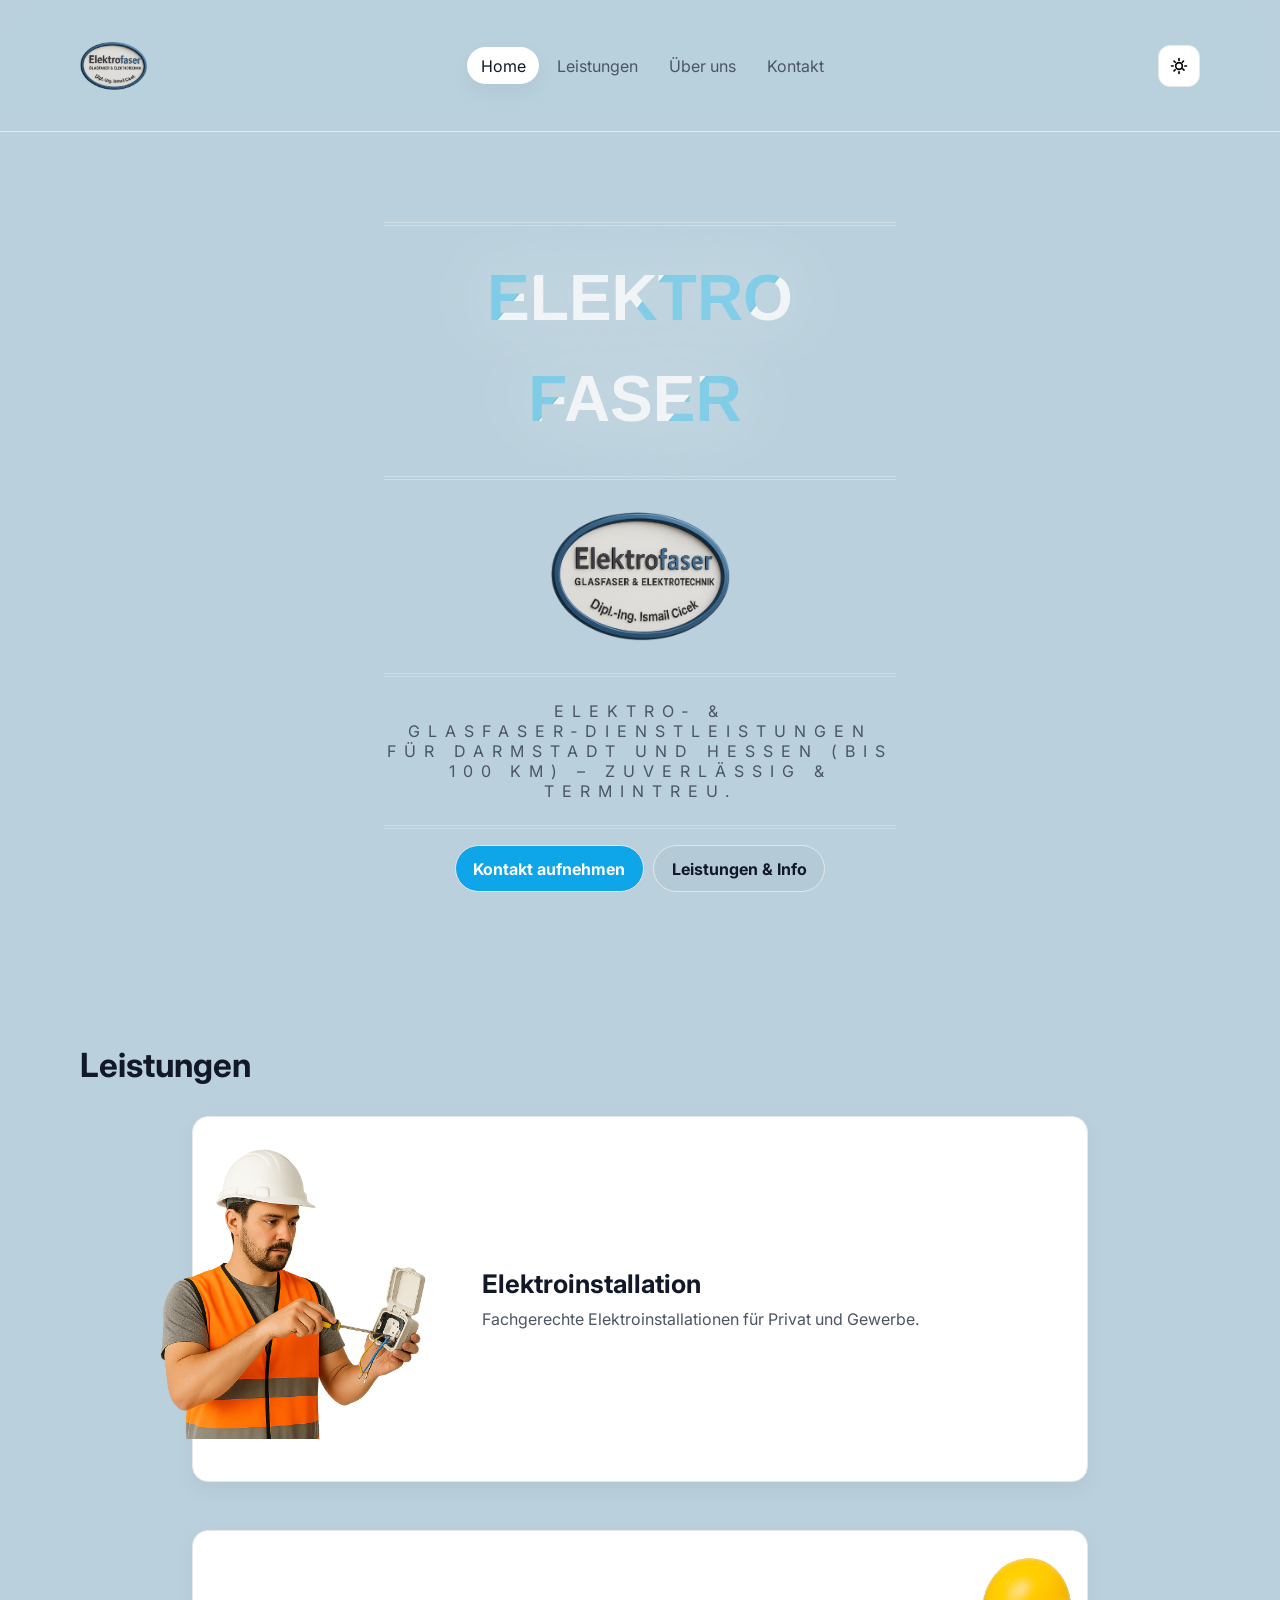
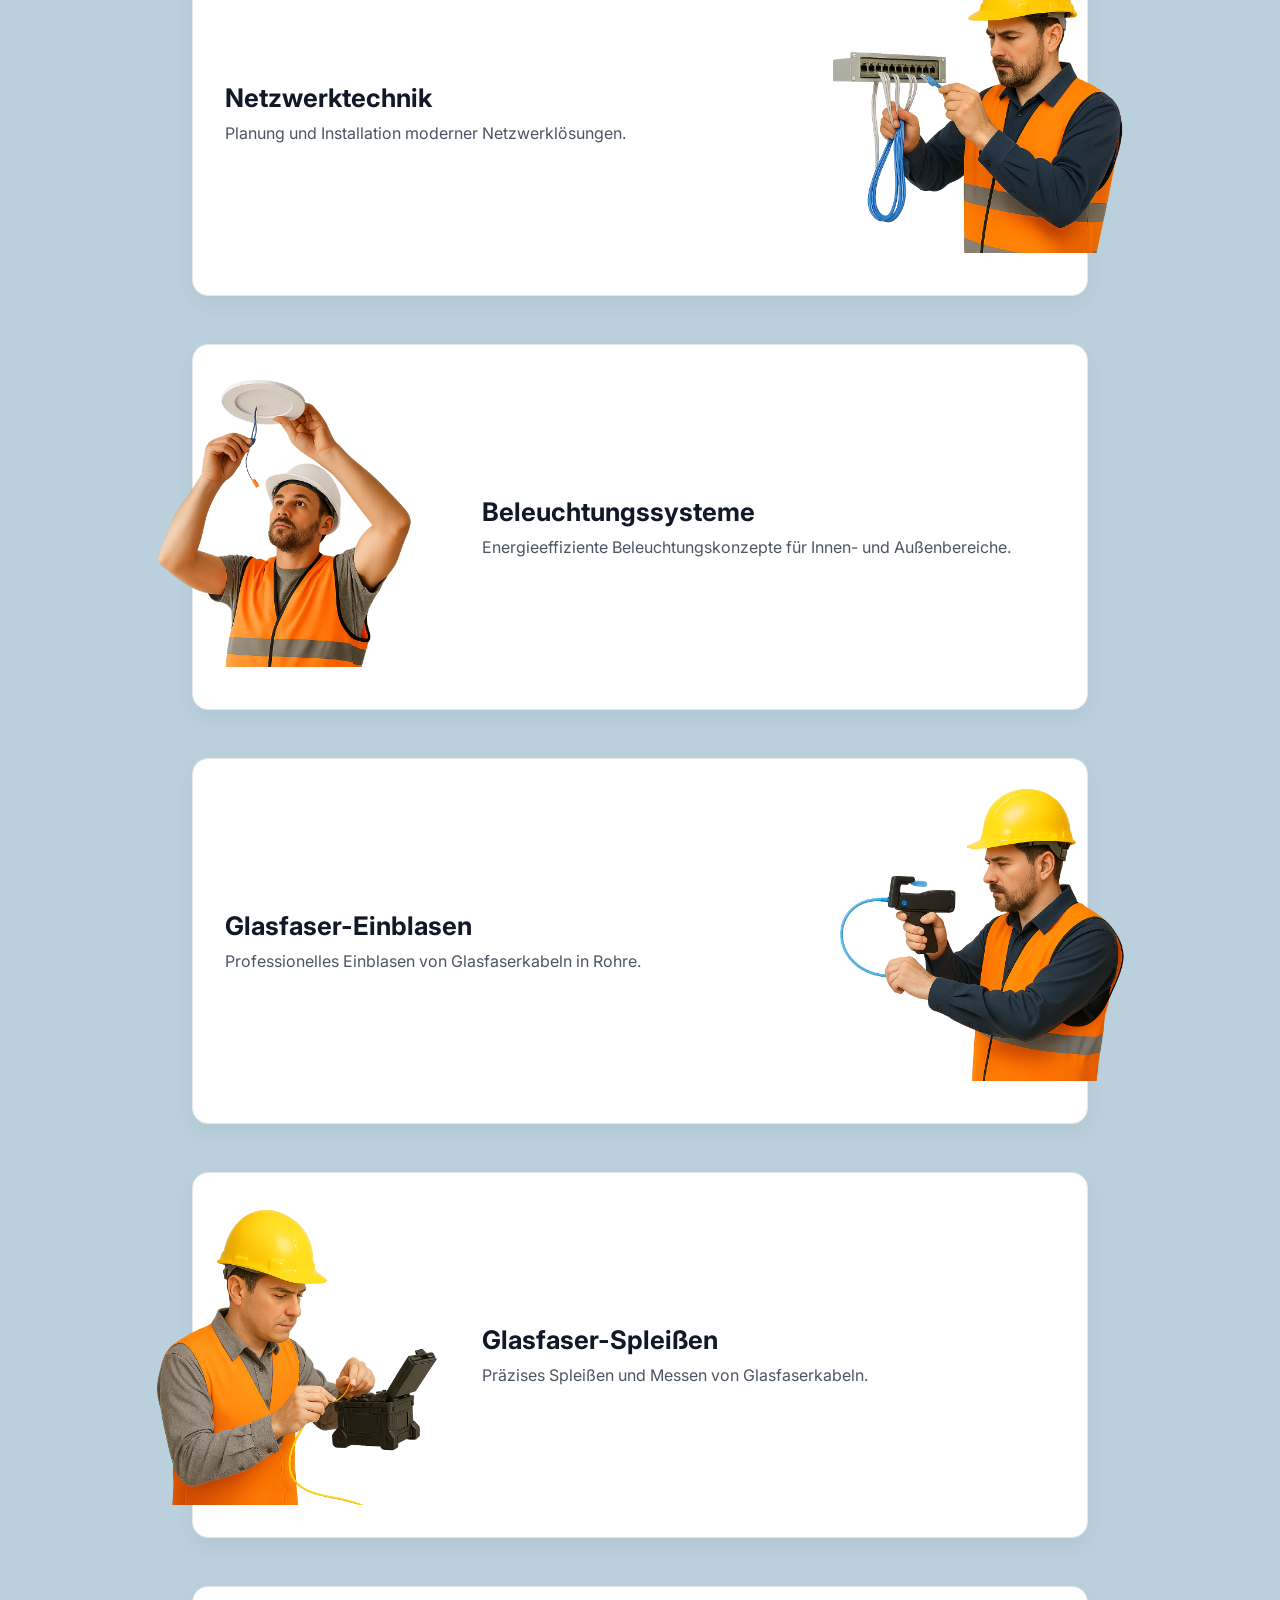
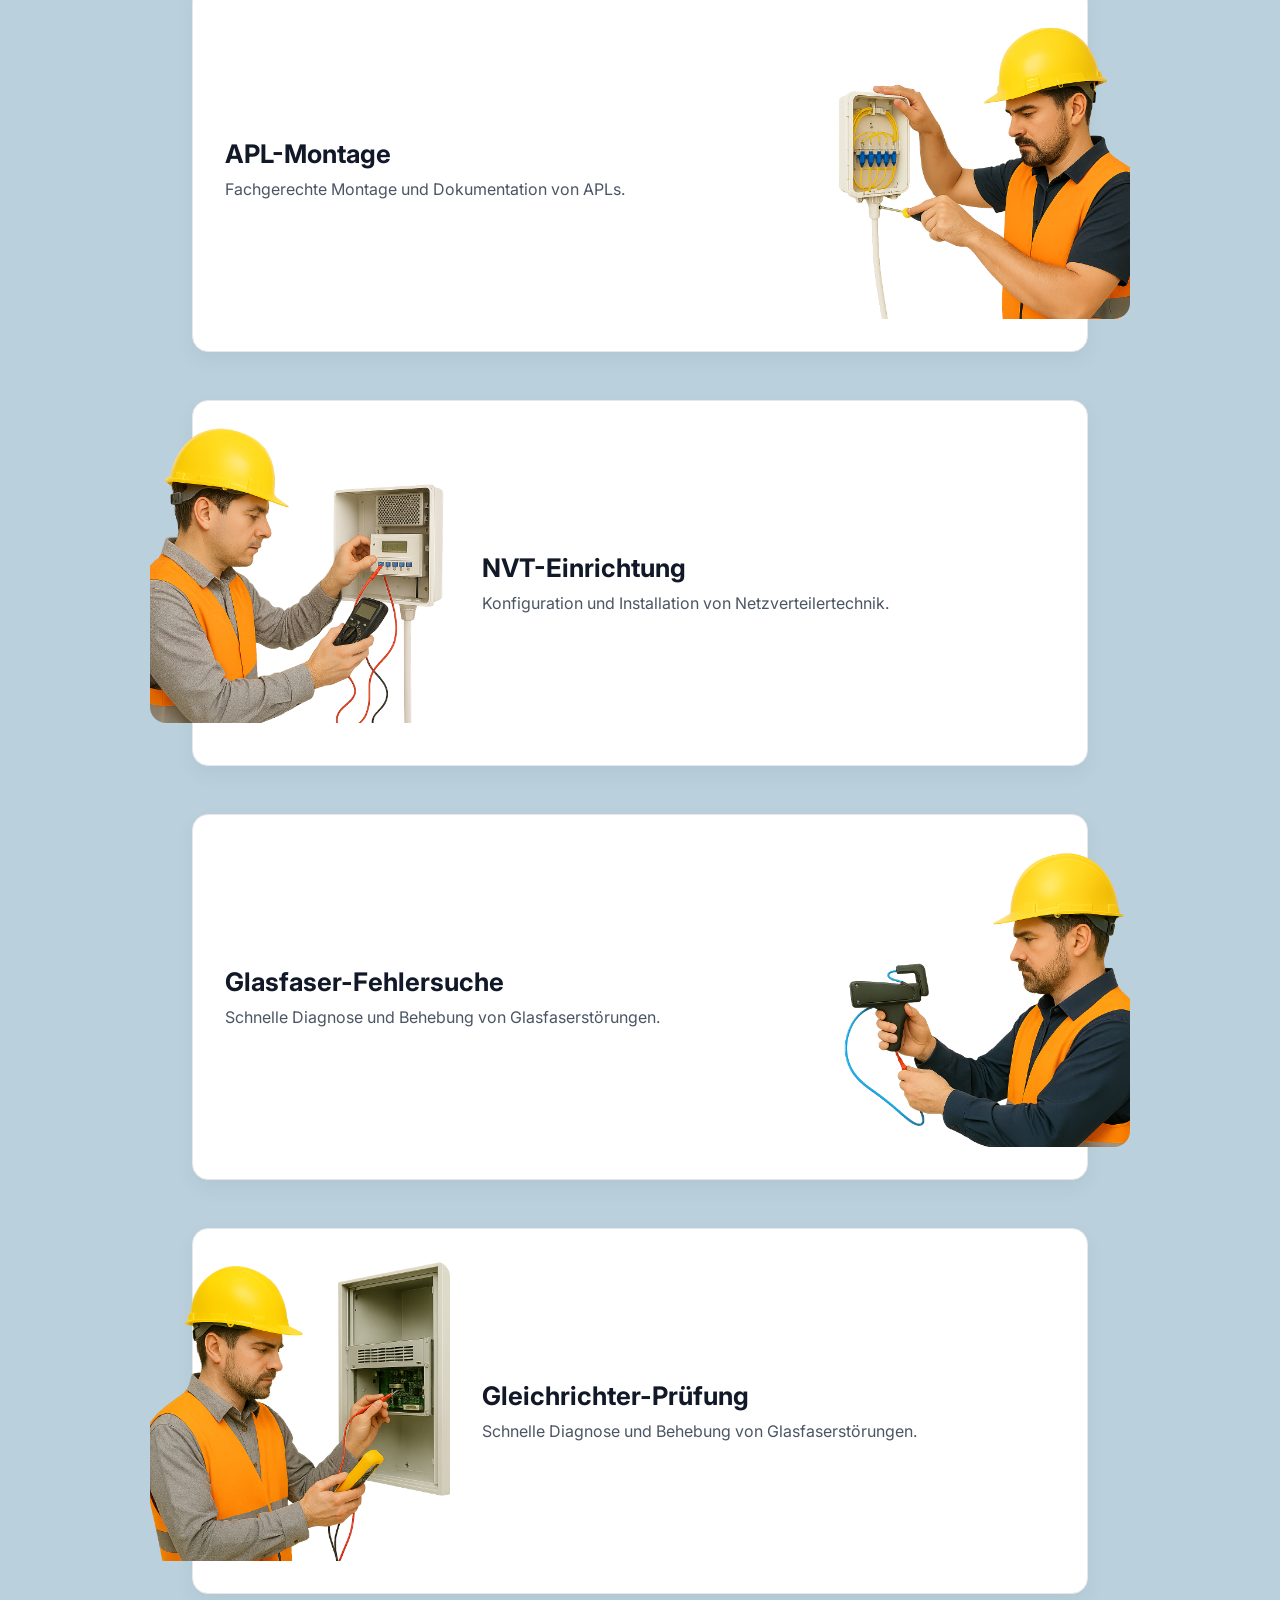
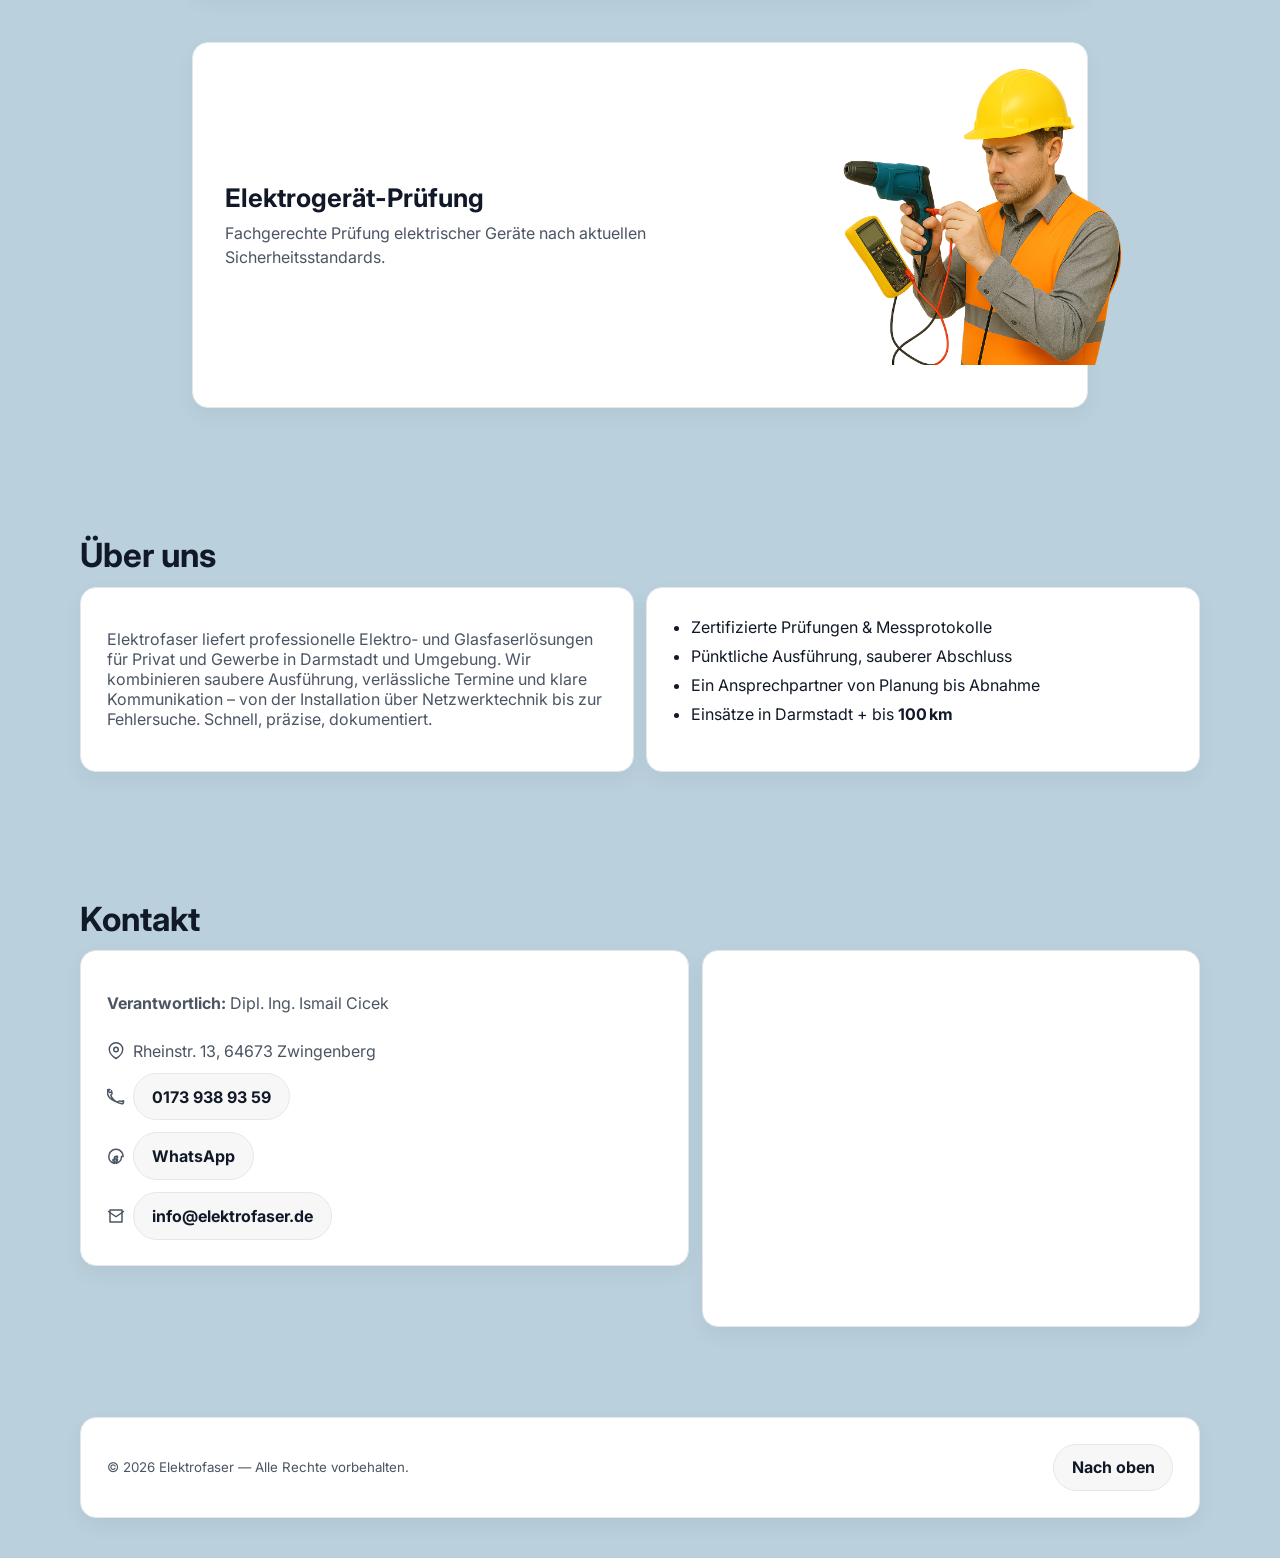
==== commit 0ef41536: "Implement Hero and Add Images" ====
--- a/index.html
+++ b/index.html
@@ -16,11 +16,13 @@
   <header>
     <div class="container nav">
       <a href="#home" class="brand" aria-label="Elektrofaser Home">
-        <svg viewBox="0 0 48 48" class="logo" aria-hidden="true">
+        <!-- <svg viewBox="0 0 48 48" class="logo" aria-hidden="true">
           <rect width="48" height="48" rx="10" ry="10" fill="#0ea5e9" />
           <path d="M11 28l9-16 3 8h14L26 37l-3-9H11z" fill="#fff" />
         </svg>
-        <span>Elektrofaser</span>
+        <span>Elektrofaser</span> -->
+        <img style="height:48px;" src="assets/image/hero-logo-nb-cropped.png" alt="Elektrofaser Logo" class="hero-logo">
+
       </a>
       <nav aria-label="Primary">
         <div class="nav-links" role="menubar">
@@ -59,23 +61,18 @@
 
   <main id="home" class="container hero">
     <div>
-      <h1 class="reveal">Elektrofaser</h1>
+
+      <p>
+        <span class="elektroText" style="display: inline-block;">Elektro</span>
+        <span class="faserText" style="display: inline-block; margin-left: -10px;">faser</span>
+      </p>
+
+      <img src="assets/image/hero-logo-nb-cropped.png" alt="Elektrofaser Logo" class="hero-logo">
+
       <p class="reveal" style="transition-delay:.05s">Elektro‑ &amp; Glasfaser‑Dienstleistungen für Darmstadt und Hessen
         (bis 100 km) – zuverlässig &amp; termintreu.</p>
-      <div class="ticker reveal" aria-label="Leistungen" style="transition-delay:.1s">
-        <!-- <span class="is-active">Elektroinstallation</span>
-        <span>Netzwerktechnik</span>
-        <span>Beleuchtungssysteme</span>
-        <span>Glasfaser‑Einblasen</span>
-        <span>Glasfaser‑Spleißen</span>
-        <span>APL‑Montage</span>
-        <span>NVT‑Einrichtung</span>
-        <span>Glasfaser‑Fehlersuche</span>
-        <span>Gleichrichter‑Prüfung</span>
-        <span>Elektrogeräte‑Prüfung</span> -->
-      </div>
-      <div style="margin-top:1rem; display:flex; gap:.6rem; flex-wrap:wrap;" class="reveal"
-        style="transition-delay:.15s">
+
+      <div class="hero-button-container" class="reveal" style="transition-delay:.15s">
         <a class="btn btn-primary" href="#contact">Kontakt aufnehmen</a>
         <a class="btn btn-ghost" href="#services">Leistungen &amp; Info</a>
       </div>
@@ -95,7 +92,7 @@
 
       <div class="service-card reveal">
         <div class="service-image">
-          <img src="demo.png" alt="Elektroinstallation">
+          <img src="assets/image/1-Elektroinstallation.png" alt="Elektroinstallation">
         </div>
         <div class="service-info">
           <h3>Elektroinstallation</h3>
@@ -105,7 +102,7 @@
 
       <div class="service-card reveal">
         <div class="service-image">
-          <img src="demo.png" alt="Netzwerktechnik">
+          <img src="assets/image/2-Netzwerktechnik.png" alt="Netzwerktechnik">
         </div>
         <div class="service-info">
           <h3>Netzwerktechnik</h3>
@@ -115,7 +112,7 @@
 
       <div class="service-card reveal">
         <div class="service-image">
-          <img src="demo.png" alt="Beleuchtungssysteme">
+          <img src="assets/image/3-Beleuchtungssystem.png" alt="Beleuchtungssysteme">
         </div>
         <div class="service-info">
           <h3>Beleuchtungssysteme</h3>
@@ -125,7 +122,7 @@
 
       <div class="service-card reveal">
         <div class="service-image">
-          <img src="demo.png" alt="Glasfaser Einblasen">
+          <img src="assets/image/4-Glasfaser Einblasen.png" alt="Glasfaser Einblasen">
         </div>
         <div class="service-info">
           <h3>Glasfaser-Einblasen</h3>
@@ -135,7 +132,7 @@
 
       <div class="service-card reveal">
         <div class="service-image">
-          <img src="demo.png" alt="Glasfaser Spleißen">
+          <img style="transform: scaleX(-1);" src="assets/image/5-Glasfaser Spleiß.png" alt="Glasfaser Spleißen">
         </div>
         <div class="service-info">
           <h3>Glasfaser-Spleißen</h3>
@@ -145,7 +142,7 @@
 
       <div class="service-card reveal">
         <div class="service-image">
-          <img src="demo.png" alt="APL Montage">
+          <img style="transform: scaleX(-1);" src="assets/image/6-APL Montage.png" alt="APL Montage">
         </div>
         <div class="service-info">
           <h3>APL-Montage</h3>
@@ -155,7 +152,7 @@
 
       <div class="service-card reveal">
         <div class="service-image">
-          <img src="demo.png" alt="NVT Einrichtung">
+          <img src="assets/image/7-NVT Einrichtung.png" alt="NVT Einrichtung">
         </div>
         <div class="service-info">
           <h3>NVT-Einrichtung</h3>
@@ -165,11 +162,33 @@
 
       <div class="service-card reveal">
         <div class="service-image">
-          <img src="demo.png" alt="Glasfaser Fehlersuche">
+          <img style="transform: scaleX(-1);" src="assets/image/8-Glasfaser Fehler Suchen.png"
+            alt="Glasfaser Fehlersuche">
         </div>
         <div class="service-info">
           <h3>Glasfaser-Fehlersuche</h3>
           <p>Schnelle Diagnose und Behebung von Glasfaserstörungen.</p>
+        </div>
+      </div>
+
+      <div class="service-card reveal">
+        <div class="service-image">
+          <img style="transform: scaleX(-1);" src="assets/image/9-Gleichrichter Prüfung.png"
+            alt="Glasfaser Fehlersuche">
+        </div>
+        <div class="service-info">
+          <h3>Gleichrichter-Prüfung</h3>
+          <p>Schnelle Diagnose und Behebung von Glasfaserstörungen.</p>
+        </div>
+      </div>
+
+      <div class="service-card reveal">
+        <div class="service-image">
+          <img src="assets/image/10-Electrical Device Testing.png" alt="Glasfaser Fehlersuche">
+        </div>
+        <div class="service-info">
+          <h3>Elektrogerät-Prüfung</h3>
+          <p>Fachgerechte Prüfung elektrischer Geräte nach aktuellen Sicherheitsstandards.</p>
         </div>
       </div>
 
--- a/css/main.css
+++ b/css/main.css
@@ -1,11 +1,18 @@
 :root {
-    --bg: #ffffff;
+    /* Light theme (default) */
+    --bg: #bad1dd;
+    /* soft off-white */
     --card: #ffffff;
-    --text: #0b1220;
-    --muted: #6b7280;
+    /* pure white cards */
+    --text: #111827;
+    /* dark gray text */
+    --muted: #4b5563;
+    /* softer gray text */
     --border: #e5e7eb;
+    /* light border */
     --accent: #0ea5e9;
-    --shadow: 0 10px 25px rgba(17, 24, 39, .08);
+    /* cyan blue accent */
+    --shadow: 0 8px 20px rgba(0, 0, 0, .05);
     --maxw: 1120px;
     --radius: 16px;
     --space: clamp(.75rem, 1vw, 1rem);
@@ -13,24 +20,31 @@
     --space-xl: clamp(2rem, 5vw, 4.5rem);
 }
 
+/* Auto dark theme (system preference) */
 @media (prefers-color-scheme: dark) {
     :root {
-        --bg: #0b1220;
-        --card: #0f172a;
-        --text: #e5e7eb;
-        --muted: #9aa4b2;
-        --border: #1f2937;
-        --shadow: 0 8px 30px rgba(0, 0, 0, .35);
-    }
-}
-
+        --bg: #111827;
+        /* softer dark */
+        --card: #1f2937;
+        /* dark gray card */
+        --text: #f9fafb;
+        /* bright text */
+        --muted: #9ca3af;
+        /* muted gray */
+        --border: #374151;
+        /* lighter border */
+        --shadow: 0 8px 24px rgba(0, 0, 0, .4);
+    }
+}
+
+/* Manual toggle dark mode */
 [data-theme="dark"] {
-    --bg: #0b1220;
-    --card: #0f172a;
-    --text: #e5e7eb;
-    --muted: #9aa4b2;
-    --border: #1f2937;
-    --shadow: 0 8px 30px rgba(0, 0, 0, .35);
+    --bg: #111827;
+    --card: #1f2937;
+    --text: #f9fafb;
+    --muted: #dddee0;
+    --border: #374151;
+    --shadow: 0 8px 24px rgba(0, 0, 0, .4);
 }
 
 /* ensure [hidden] actually hides elements */
@@ -72,6 +86,7 @@
 
 section {
     padding: var(--space-xl) 0;
+    background: var(--bg);
 }
 
 h1,
@@ -104,18 +119,24 @@
 }
 
 .btn:hover {
-    transform: translateY(-1px);
+    transform: translateY(-2px);
+    box-shadow: 0 4px 10px rgba(0, 0, 0, .1);
 }
 
 .btn-primary {
     background: var(--accent);
     color: #fff;
-    border-color: transparent;
+    font-weight: 700;
 }
 
 .btn-ghost {
-    background: transparent;
-    color: inherit;
+    background: rgba(0, 0, 0, 0.03);
+    color: var(--text);
+}
+
+[data-theme="dark"] .btn-ghost {
+    background: rgba(255, 255, 255, 0.05);
+    color: var(--text);
 }
 
 header {
@@ -125,6 +146,10 @@
     backdrop-filter: saturate(120%) blur(8px);
     background: color-mix(in oklab, var(--bg) 92%, transparent);
     border-bottom: 1px solid var(--border);
+}
+
+[data-theme="dark"] header svg {
+    stroke: white;
 }
 
 .nav {
@@ -229,39 +254,153 @@
     }
 }
 
+/* HERO CONTAINER */
 .hero {
-    display: grid;
-    grid-template-columns: 1.1fr .9fr;
-    gap: var(--space-lg);
+    position: relative;
+    height: calc(100vh - 50px);
+    /* full viewport height */
+    width: 100%;
+    /* background: #a5cfda; #b9dff3 */
+    /* background: #b9e7f3; */
+
+    /* dark background */
+    color: rgba(255, 255, 255, .25);
+    display: flex;
+    justify-content: center;
     align-items: center;
-    padding: var(--space-xl) 0 var(--space-lg);
-}
-
+    text-align: center;
+    margin: 0;
+    overflow: hidden;
+}
+
+[data-theme="dark"] .hero {
+    background: color-mix(in oklab, var(--bg) 92%, transparent);
+    color: var(--text);
+}
+
+.hero-button-container {
+    margin-top: 1rem;
+    display: flex;
+    gap: .6rem;
+    flex-wrap: wrap;
+    justify-content: center;
+}
+
+/* Animated text container */
+.hero p {
+    text-transform: uppercase;
+    letter-spacing: .5em;
+    display: inline-block;
+    border: 4px double rgba(255, 255, 255, .25);
+    border-width: 4px 0;
+    padding: 1.5em 0;
+    margin: 0;
+    width: 80%;
+    /* responsive width */
+    max-width: 40em;
+}
+
+/* Animated text itself */
+.hero p span {
+    font: 700 4em/1 "Oswald", sans-serif;
+    letter-spacing: 0;
+    padding: .25em 0 .325em;
+    display: block;
+    margin: 0 auto;
+    text-shadow: 0 0 80px rgba(255, 255, 255, .5);
+
+    /* Clip Background Image */
+    background: url('../assets/image/animated-text-fill-blue.png') repeat-y;
+    -webkit-background-clip: text;
+    background-clip: text;
+
+    /* Animate Background Image */
+    -webkit-text-fill-color: transparent;
+    /* animation: aitf 80s linear infinite; */
+    /* animation: aitf 40s linear infinite normal; */
+
+    /* Smooth hardware acceleration */
+    transform: translate3d(0, 0, 0);
+    backface-visibility: hidden;
+}
+
+.faserText {
+    animation: aitf 40s linear infinite reverse;
+}
+
+.elektroText {
+    animation: aitf 40s linear infinite normal;
+}
+
+
+.hero-logo {
+    display: block;
+    max-width: 180px;
+    /* Adjust logo size */
+    margin: 2rem auto;
+    /* Center with spacing */
+    height: auto;
+    animation: fadeIn 1.2s ease-out;
+    /* Optional fade-in */
+}
+
+@keyframes fadeIn {
+    from {
+        opacity: 0;
+        transform: translateY(-10px);
+    }
+
+    to {
+        opacity: 1;
+        transform: translateY(0);
+    }
+}
+
+
+/* Animation */
+@keyframes aitf {
+    0% {
+        background-position: 0% 50%;
+    }
+
+    100% {
+        background-position: 100% 50%;
+    }
+}
+
+/* RESPONSIVE: Smaller text on narrow screens */
+@media (max-width: 768px) {
+    .hero p span {
+        font-size: 2.5em;
+    }
+
+    .hero p {
+        letter-spacing: .3em;
+        width: 90%;
+    }
+}
+
+@media (max-width: 480px) {
+    .hero p span {
+        font-size: 2em;
+    }
+
+    .hero p.reveal {
+        font-size: 0.7em;
+    }
+}
+
+/* HERO CONTAINER - END */
+
+/* Cards pop slightly more */
 .card {
+    background: var(--card);
     border: 1px solid var(--border);
     border-radius: var(--radius);
-    background: var(--card);
+    box-shadow: var(--shadow);
     padding: var(--space-lg);
-    box-shadow: var(--shadow);
-}
-
-.ticker {
-    display: flex;
-    gap: .4rem;
-    flex-wrap: wrap;
-    margin-top: .75rem;
-    font-weight: 600;
-    color: var(--text);
-}
-
-.ticker span {
-    opacity: .15;
-    transition: opacity .35s;
-}
-
-.ticker span.is-active {
-    opacity: 1;
-}
+}
+
 
 .about-grid {
     display: grid;
@@ -290,6 +429,7 @@
     .contact-grid {
         grid-template-columns: 1fr;
     }
+
 }
 
 .reveal {
@@ -377,7 +517,7 @@
     height: 100%;
     object-fit: cover;
     border-radius: var(--radius);
-    box-shadow: var(--shadow);
+    /* box-shadow: var(--shadow); */
     transform: translateY(-10px);
     /* subtle float */
 }
@@ -437,7 +577,7 @@
     }
 
     .service-card:nth-child(odd) .service-image {
-        margin-left: -50px;
+        margin-left: -70px;
     }
 
     .service-card:nth-child(even) {
@@ -445,7 +585,7 @@
     }
 
     .service-card:nth-child(even) .service-image {
-        margin-right: -50px;
+        margin-right: -70px;
     }
 
 
@@ -502,4 +642,7 @@
 
 
 
-/* === SERVICES SECTION (END)=== */+/* === SERVICES SECTION (END)=== */
+
+
+/* === About ===*/
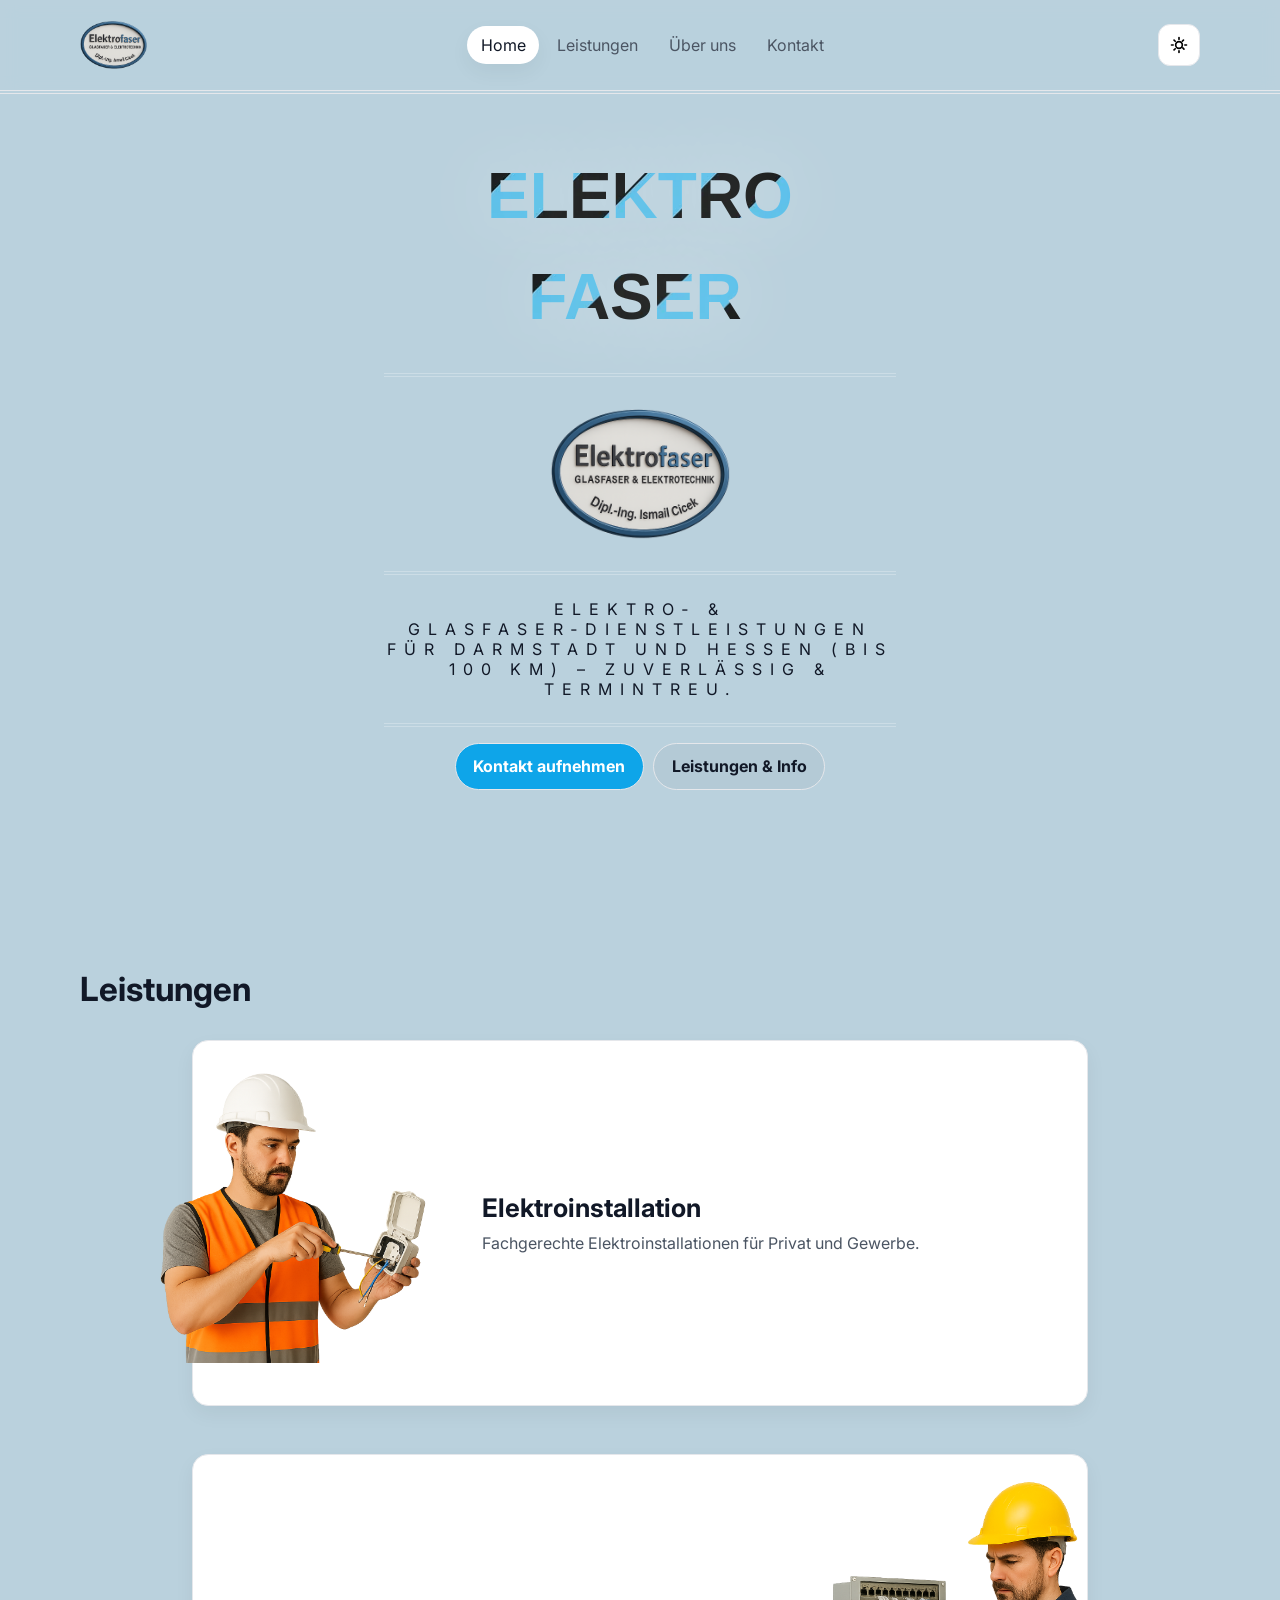
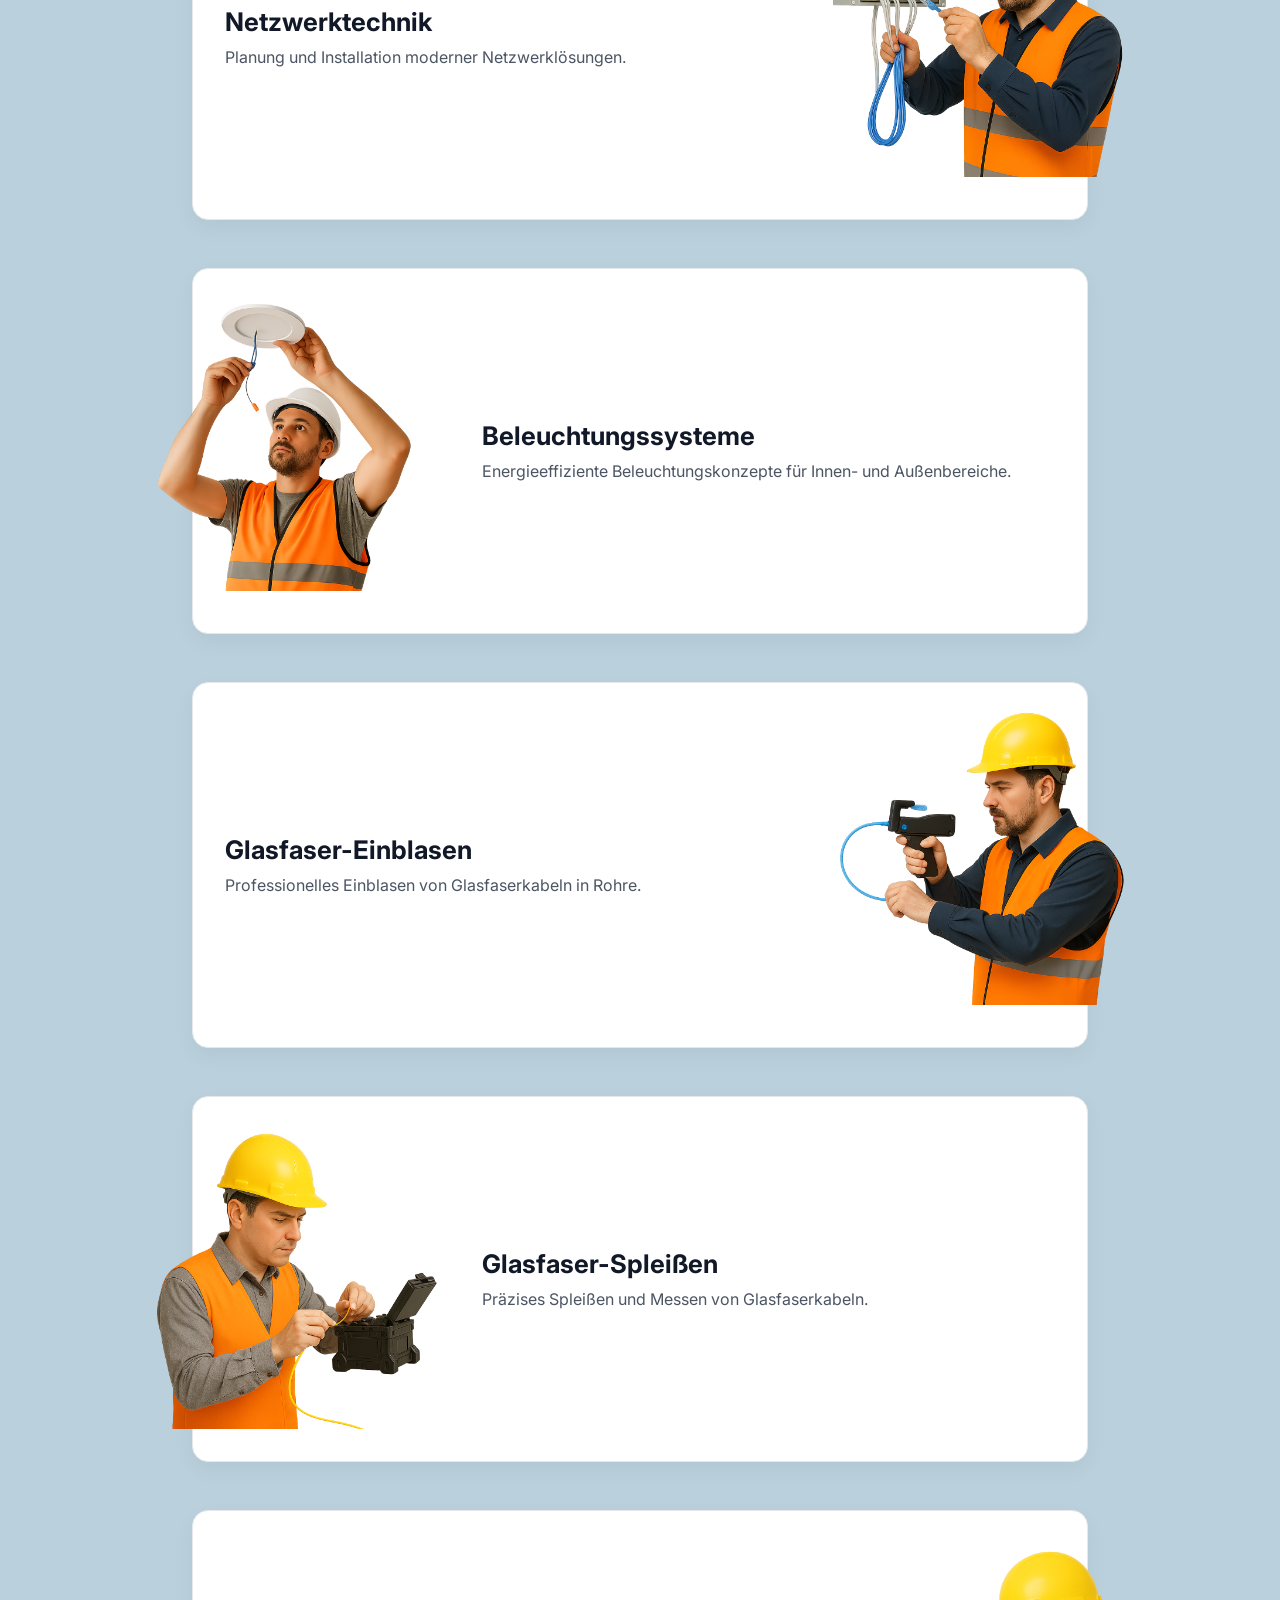
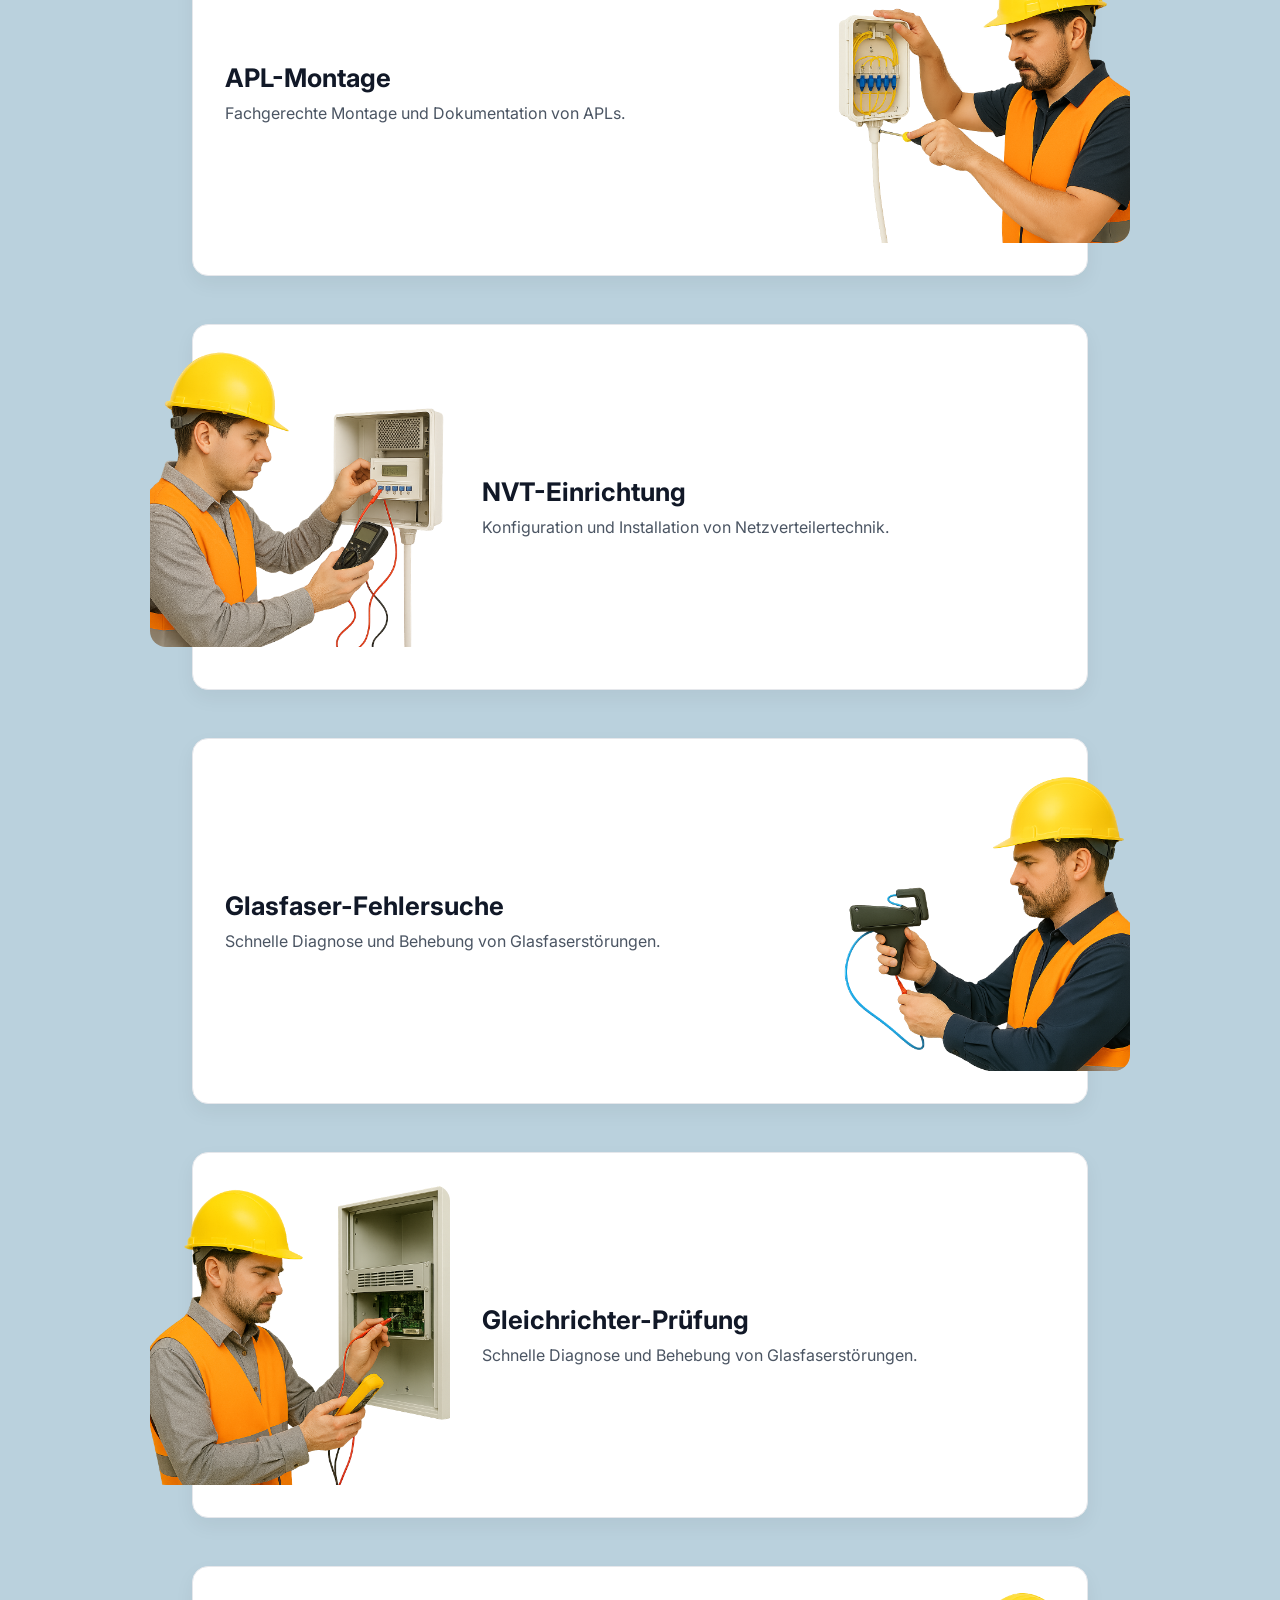
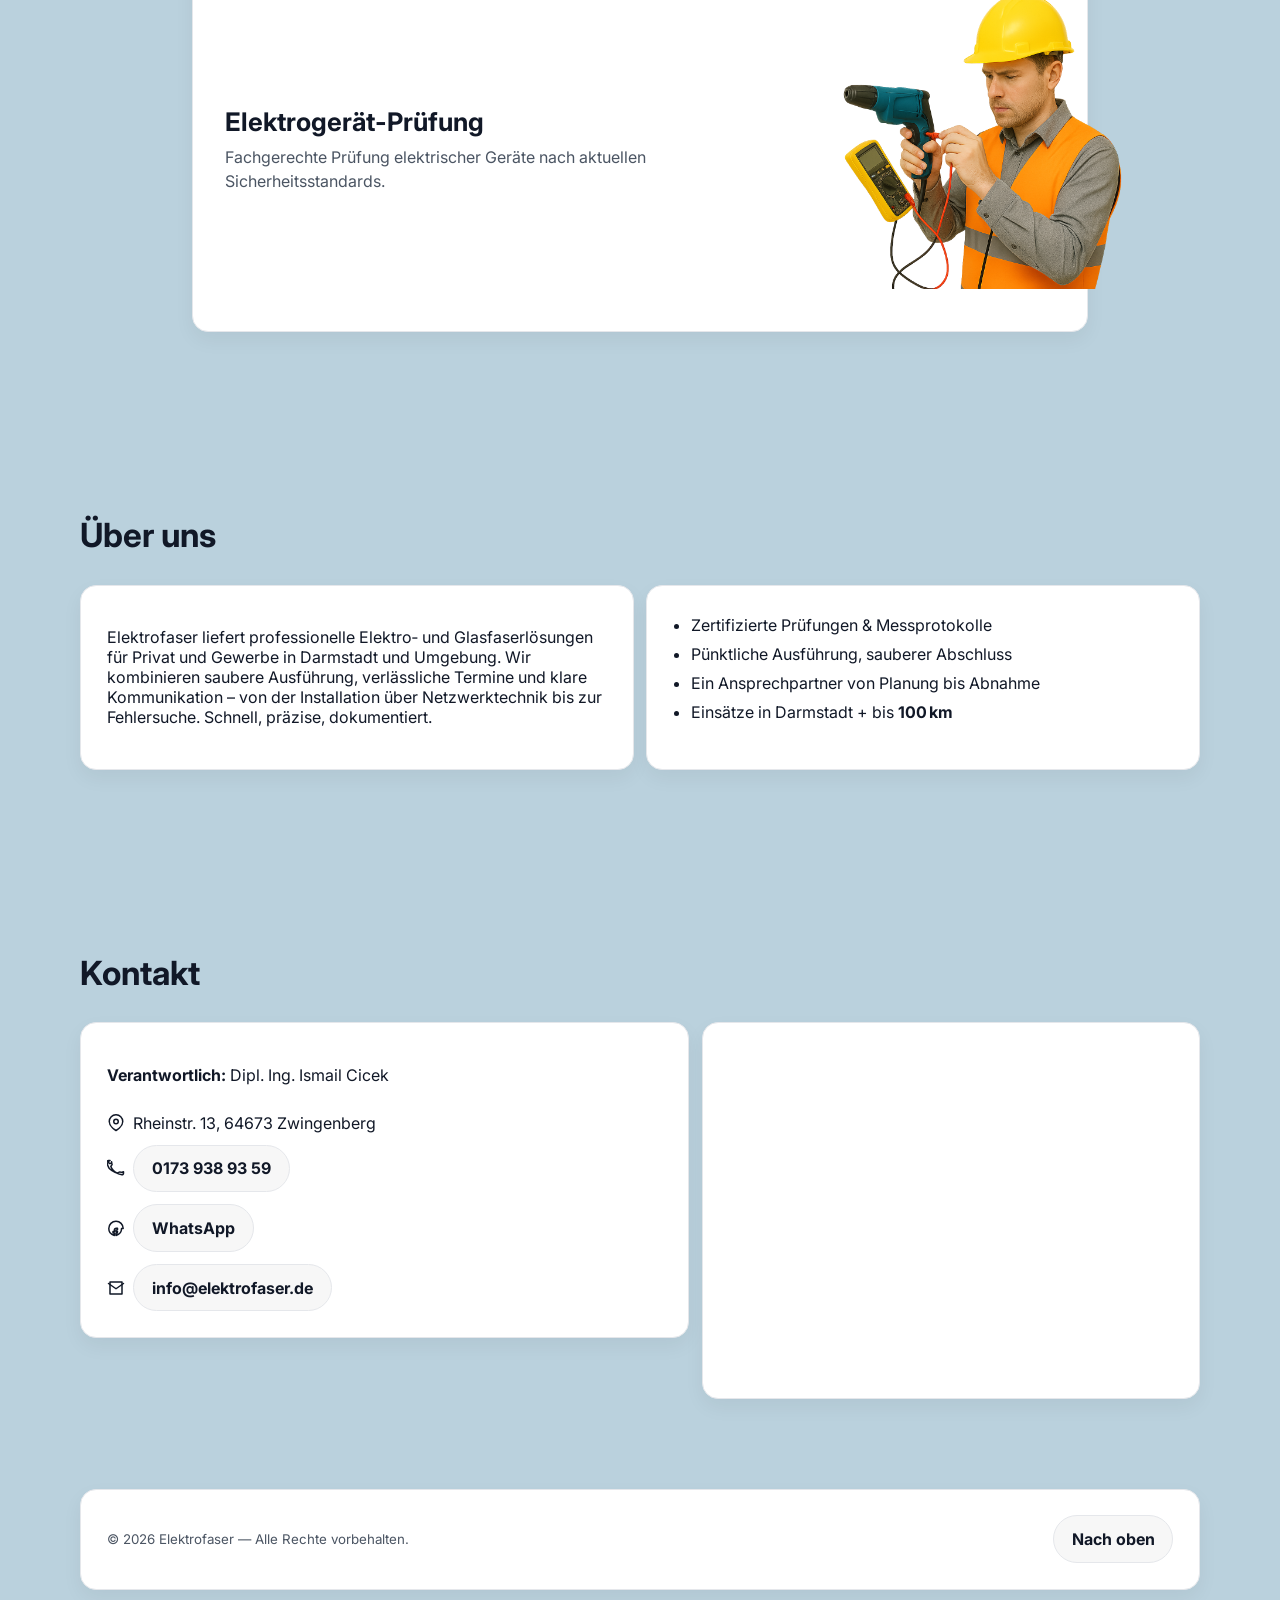
==== commit 14909e0e: "Fixed light theme animation issue" ====
--- a/index.html
+++ b/index.html
@@ -62,7 +62,7 @@
   <main id="home" class="container hero">
     <div>
 
-      <p>
+      <p style="border-top:none">
         <span class="elektroText" style="display: inline-block;">Elektro</span>
         <span class="faserText" style="display: inline-block; margin-left: -10px;">faser</span>
       </p>
@@ -199,7 +199,7 @@
 
 
   <section id="about" class="container">
-    <h2 class="reveal">Über uns</h2>
+    <h2 class="reveal mb-3">Über uns</h2>
     <div class="about-grid">
       <div class="card reveal">
         <p>Elektrofaser liefert professionelle Elektro‑ und Glasfaserlösungen für Privat und Gewerbe in Darmstadt und
@@ -218,7 +218,7 @@
   </section>
 
   <section id="contact" class="container">
-    <h2>Kontakt</h2>
+    <h2 class="mb-3">Kontakt</h2>
     <div class="contact-grid">
       <div class="card">
         <div style="display:grid; gap:.75rem;">
--- a/css/main.css
+++ b/css/main.css
@@ -87,7 +87,23 @@
 section {
     padding: var(--space-xl) 0;
     background: var(--bg);
-}
+    padding-top: 120px !important;
+}
+
+.mb-2 {
+    margin-bottom: 20px;
+}
+
+.mb-3 {
+    margin-bottom: 30px;
+}
+
+@media (max-width: 900px) {
+    section {
+        padding-top: 120px !important;
+    }
+}
+
 
 h1,
 h2 {
@@ -105,7 +121,7 @@
 }
 
 p {
-    color: var(--muted);
+    color: var(--text);
 }
 
 .btn {
@@ -140,12 +156,22 @@
 }
 
 header {
-    position: sticky;
+    position: fixed;
+    width: 100%;
     top: 0;
-    z-index: 50;
+    z-index: 9999;
     backdrop-filter: saturate(120%) blur(8px);
     background: color-mix(in oklab, var(--bg) 92%, transparent);
-    border-bottom: 1px solid var(--border);
+    border-bottom: 4px double var(--border);
+}
+
+header {
+    min-height: 80px;
+    /* or use min-height */
+}
+
+main.hero {
+    padding-top: var(--header-height, 64px);
 }
 
 [data-theme="dark"] header svg {
@@ -158,6 +184,7 @@
     justify-content: space-between;
     gap: .5rem;
     padding: .6rem 0;
+    height: 90px;
 }
 
 .brand {
@@ -229,6 +256,7 @@
     padding: .7rem .8rem;
     border-radius: 12px;
     text-decoration: none;
+    color: var(--text);
 }
 
 /* show hamburger on small screens; hide inline nav; show mobile menu when not [hidden] */
@@ -257,7 +285,8 @@
 /* HERO CONTAINER */
 .hero {
     position: relative;
-    height: calc(100vh - 50px);
+    z-index: 1;
+    min-height: calc(100vh - 50px);
     /* full viewport height */
     width: 100%;
     /* background: #a5cfda; #b9dff3 */
@@ -310,7 +339,6 @@
     text-shadow: 0 0 80px rgba(255, 255, 255, .5);
 
     /* Clip Background Image */
-    background: url('../assets/image/animated-text-fill-blue.png') repeat-y;
     -webkit-background-clip: text;
     background-clip: text;
 
@@ -324,11 +352,80 @@
     backface-visibility: hidden;
 }
 
+
+/* default: smallest */
+.hero p span {
+    background-image: url('../assets/image/animated-text-fill-blue-black-384w.webp');
+    background-repeat: repeat-y;
+    background-size: auto;
+    /* or exact to match stripe scale */
+}
+
+[data-theme="dark"] .hero p span {
+    background-image: url('../assets/image/animated-text-fill-blue-384w.webp');
+}
+
+/* medium phones / small tablets */
+@media (min-width: 481px) {
+    .hero p span {
+        background-image: url('../assets/image/animated-text-fill-blue-black-506w.webp');
+    }
+
+    [data-theme="dark"] .hero p span {
+        background-image: url('../assets/image/animated-text-fill-blue-506w.webp');
+    }
+}
+
+/* larger phones / tablets */
+@media (min-width: 769px) {
+    .hero p span {
+        background-image: url('../assets/image/animated-text-fill-blue-black-768w.webp');
+    }
+
+    [data-theme="dark"] .hero p span {
+        background-image: url('../assets/image/animated-text-fill-blue-768w.webp');
+    }
+}
+
+/* fallback for older browsers */
+@supports not (background-image: url("../assets/image/animated-text-fill-blue-black-384w.webp")) {
+    .hero p span {
+        background-image: url('../assets/image/animated-text-fill-blue-black.png');
+    }
+
+    [data-theme="dark"] .hero p span {
+        background-image: url('../assets/image/animated-text-fill-blue.png');
+    }
+}
+
+/* polite to data-savers */
+@media (prefers-reduced-data: reduce) {
+
+    .hero p span,
+    [data-theme="dark"] .hero p span {
+        background: #000;
+        /* or switch to the gradient from section #1 */
+    }
+}
+
+
+
+
+
+
+
+
+
+
+
+
+
 .faserText {
     animation: aitf 40s linear infinite reverse;
 }
 
 .elektroText {
+    border-top: 0px;
     animation: aitf 40s linear infinite normal;
 }
 
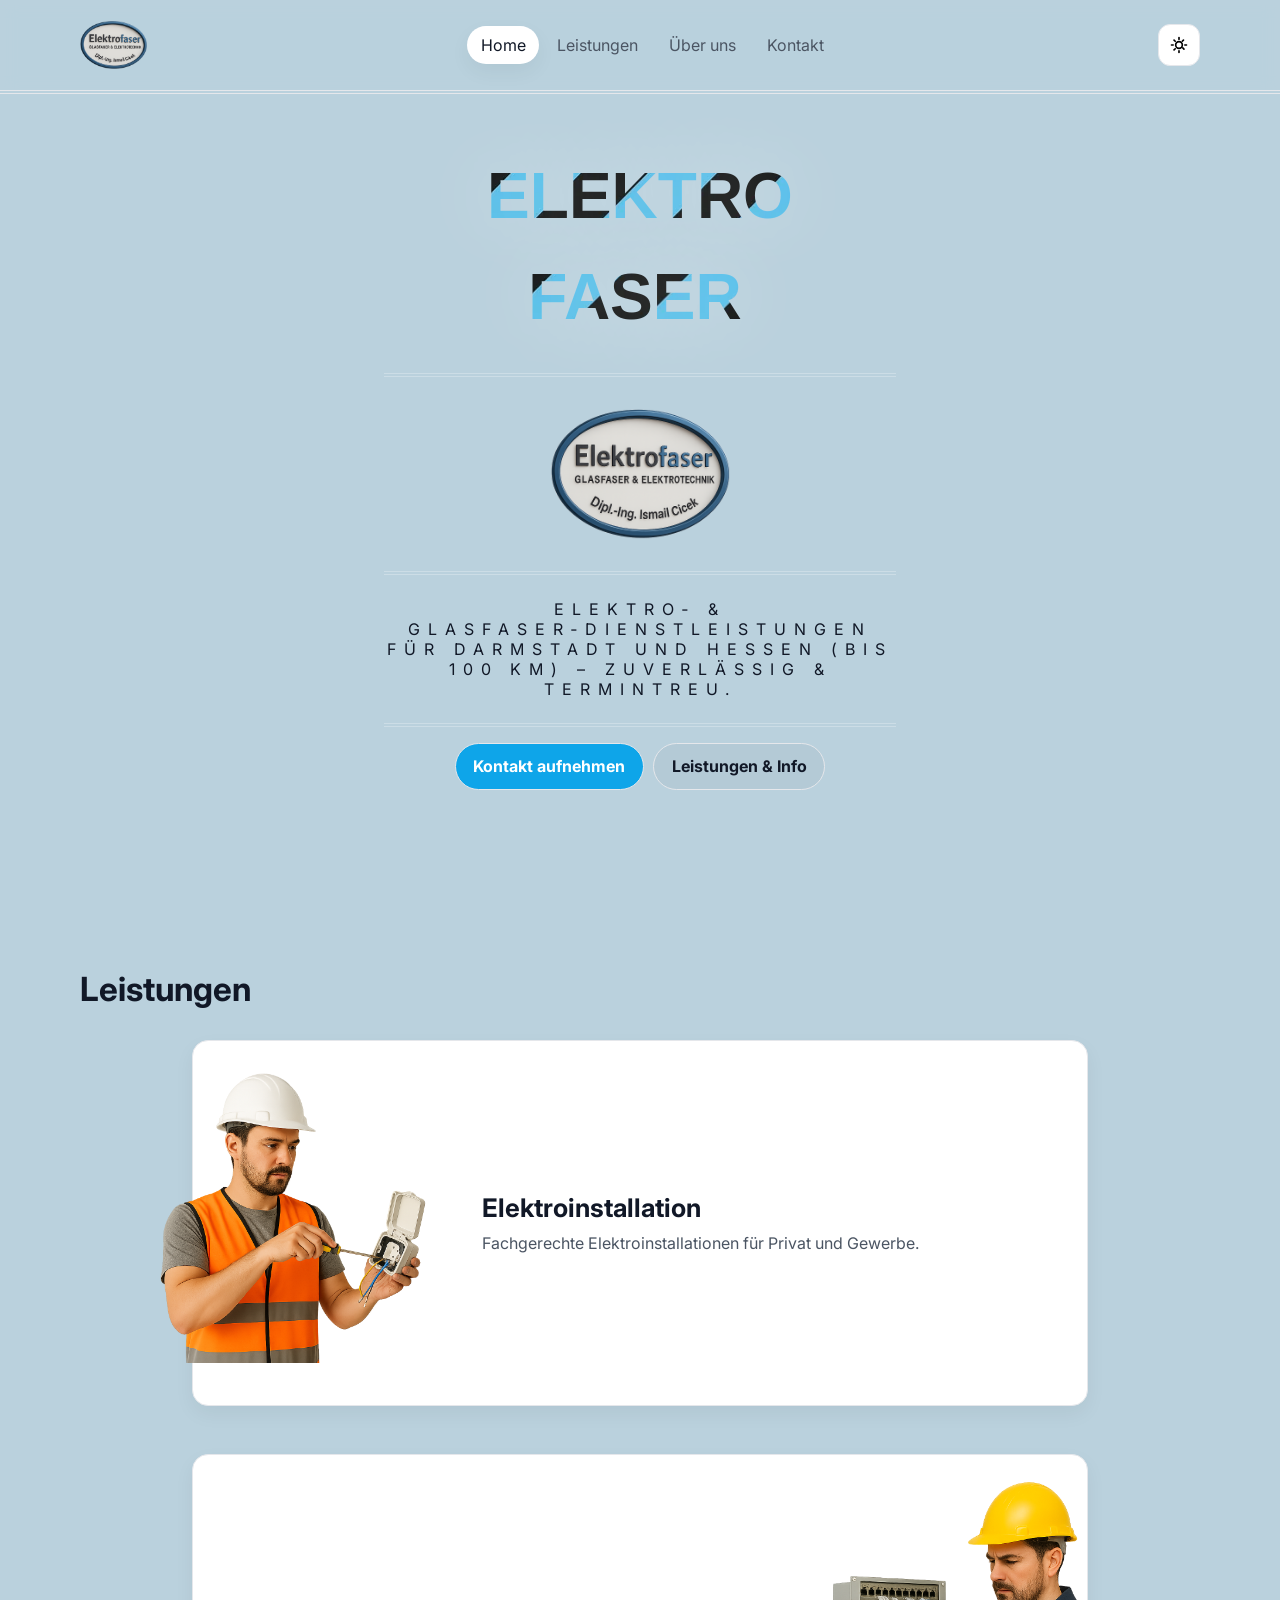
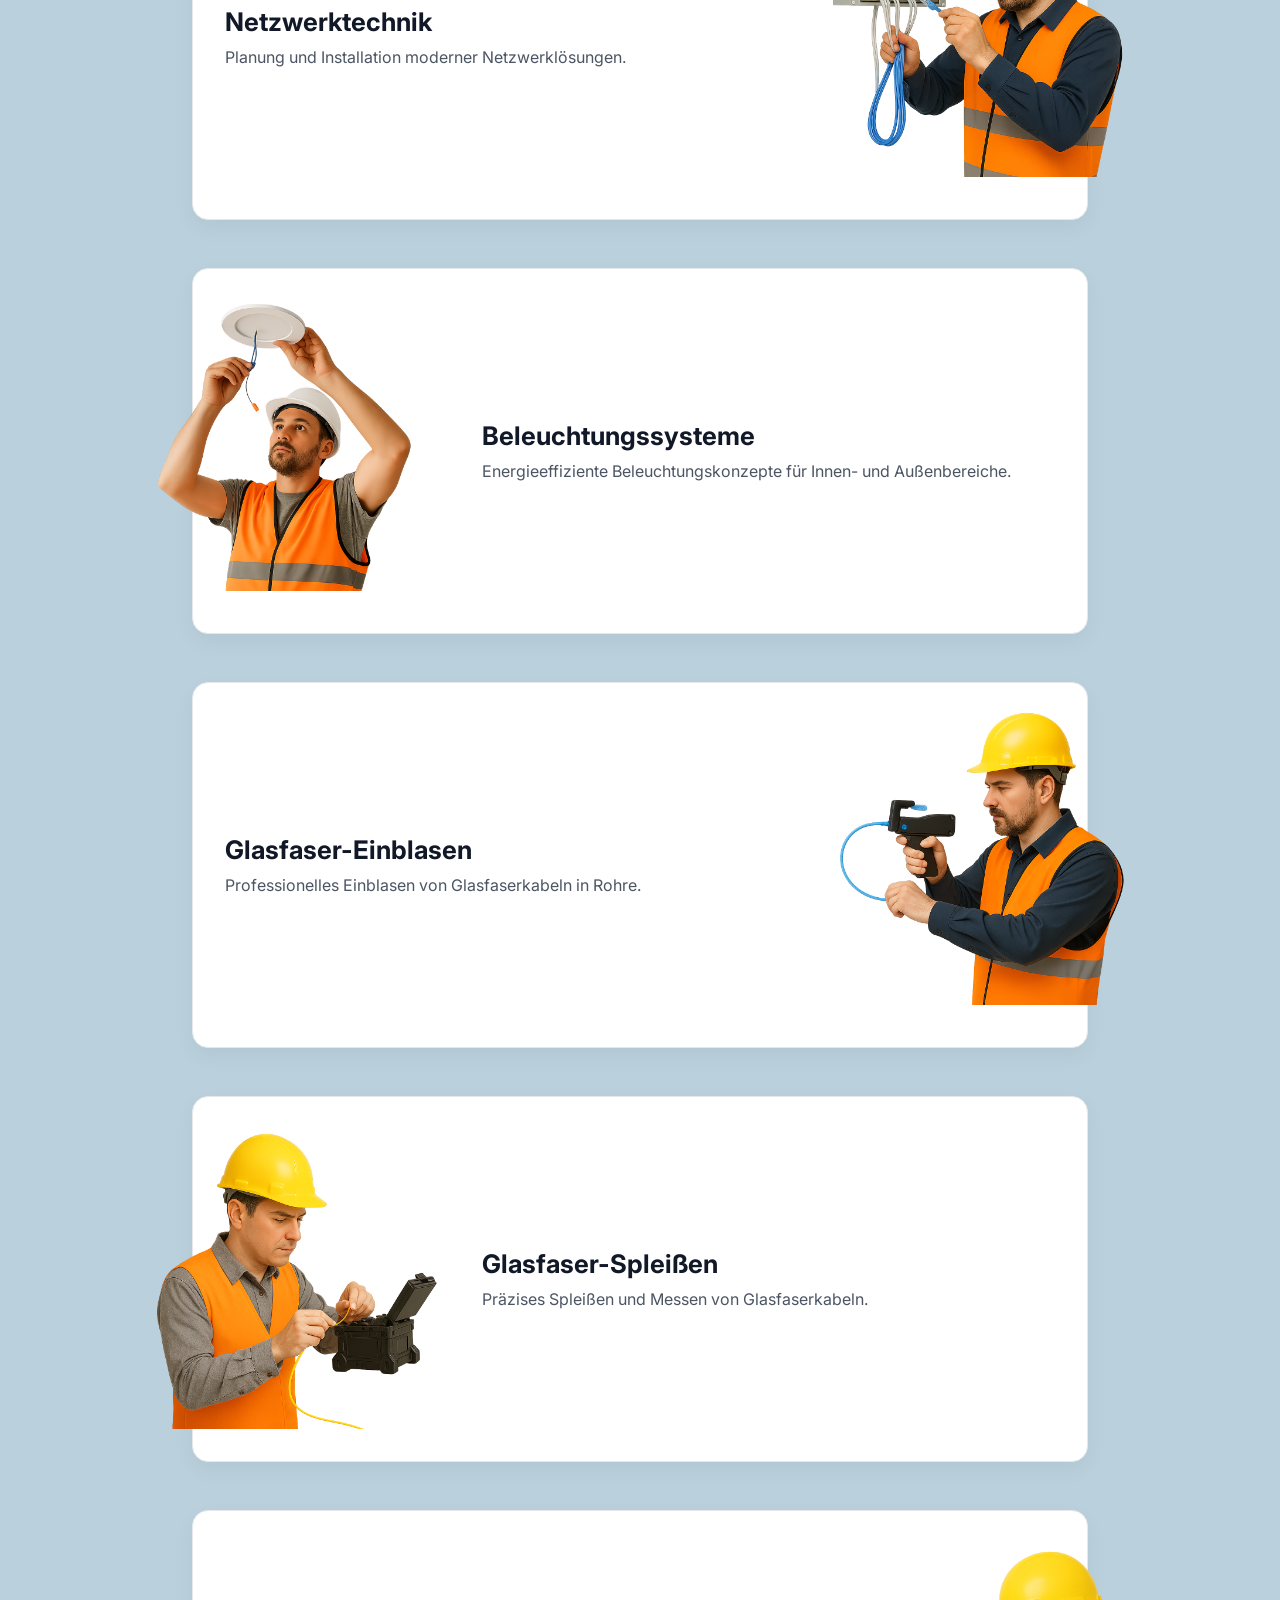
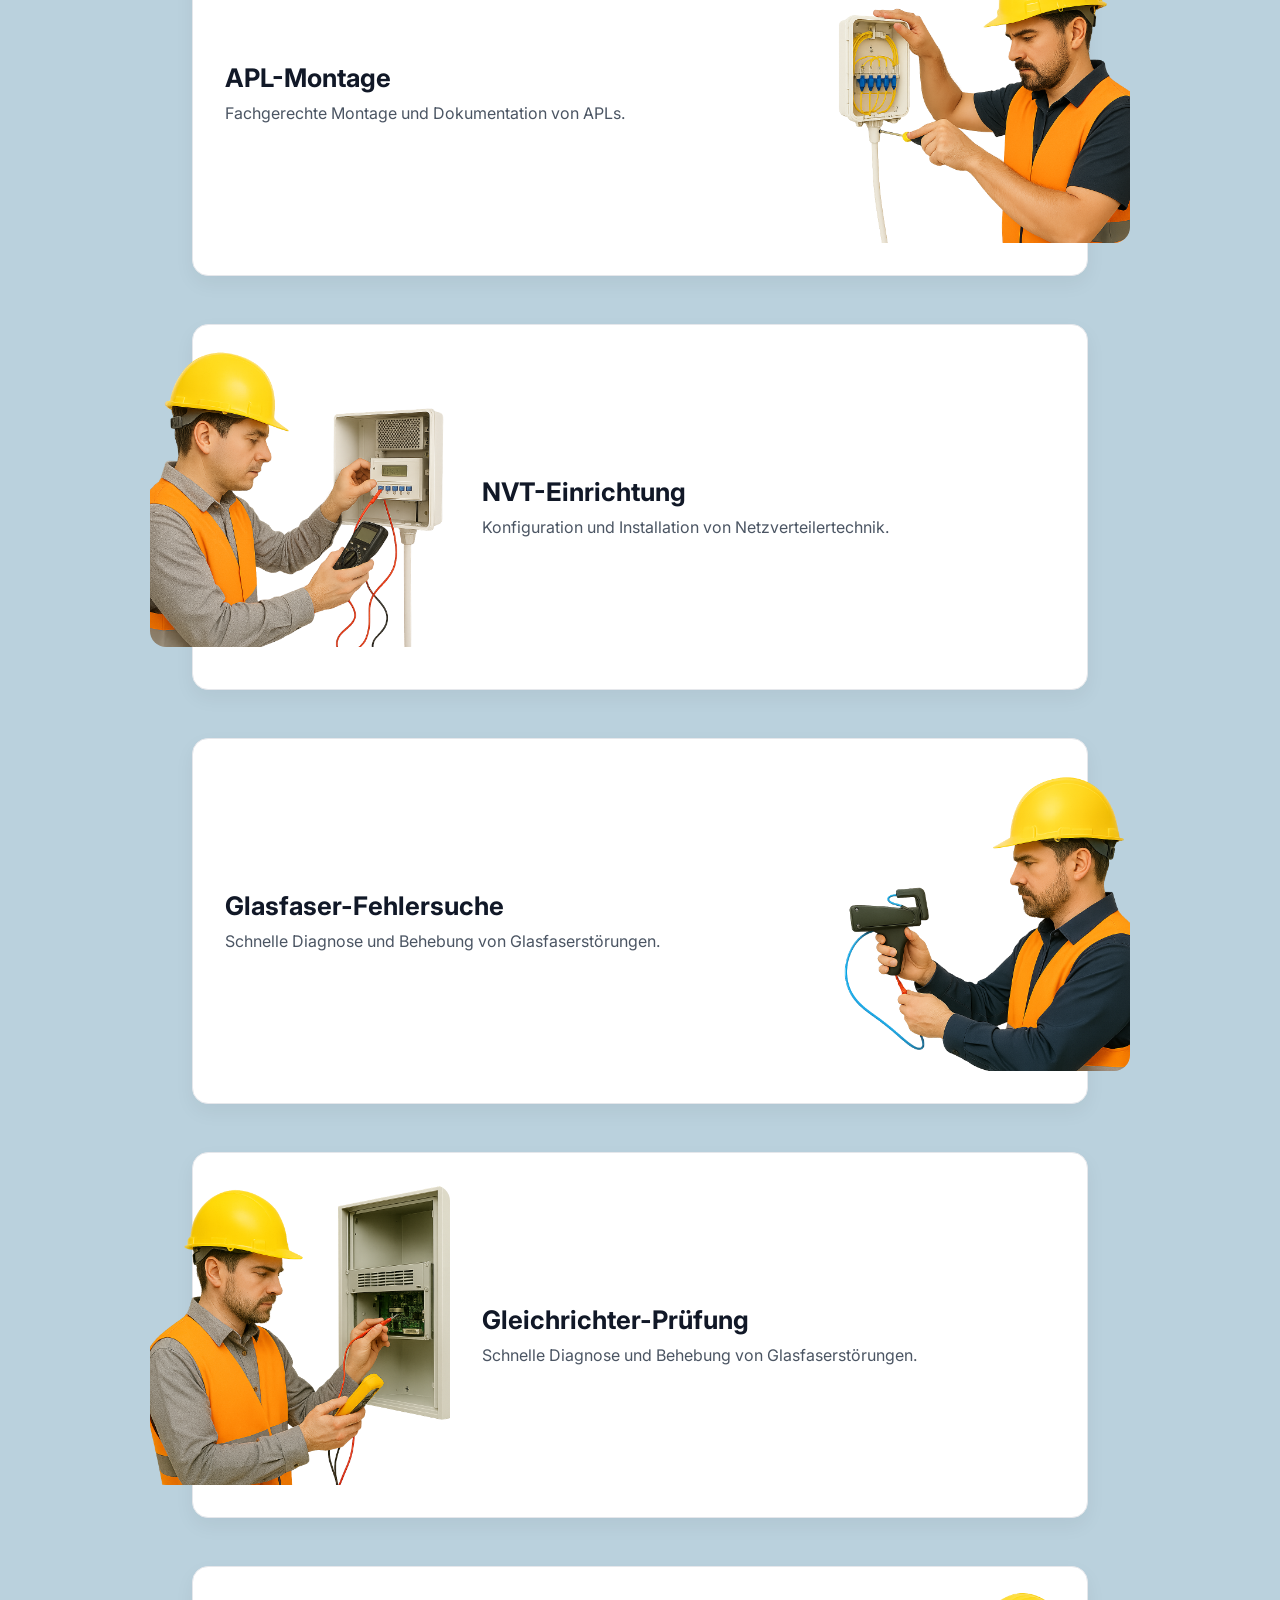
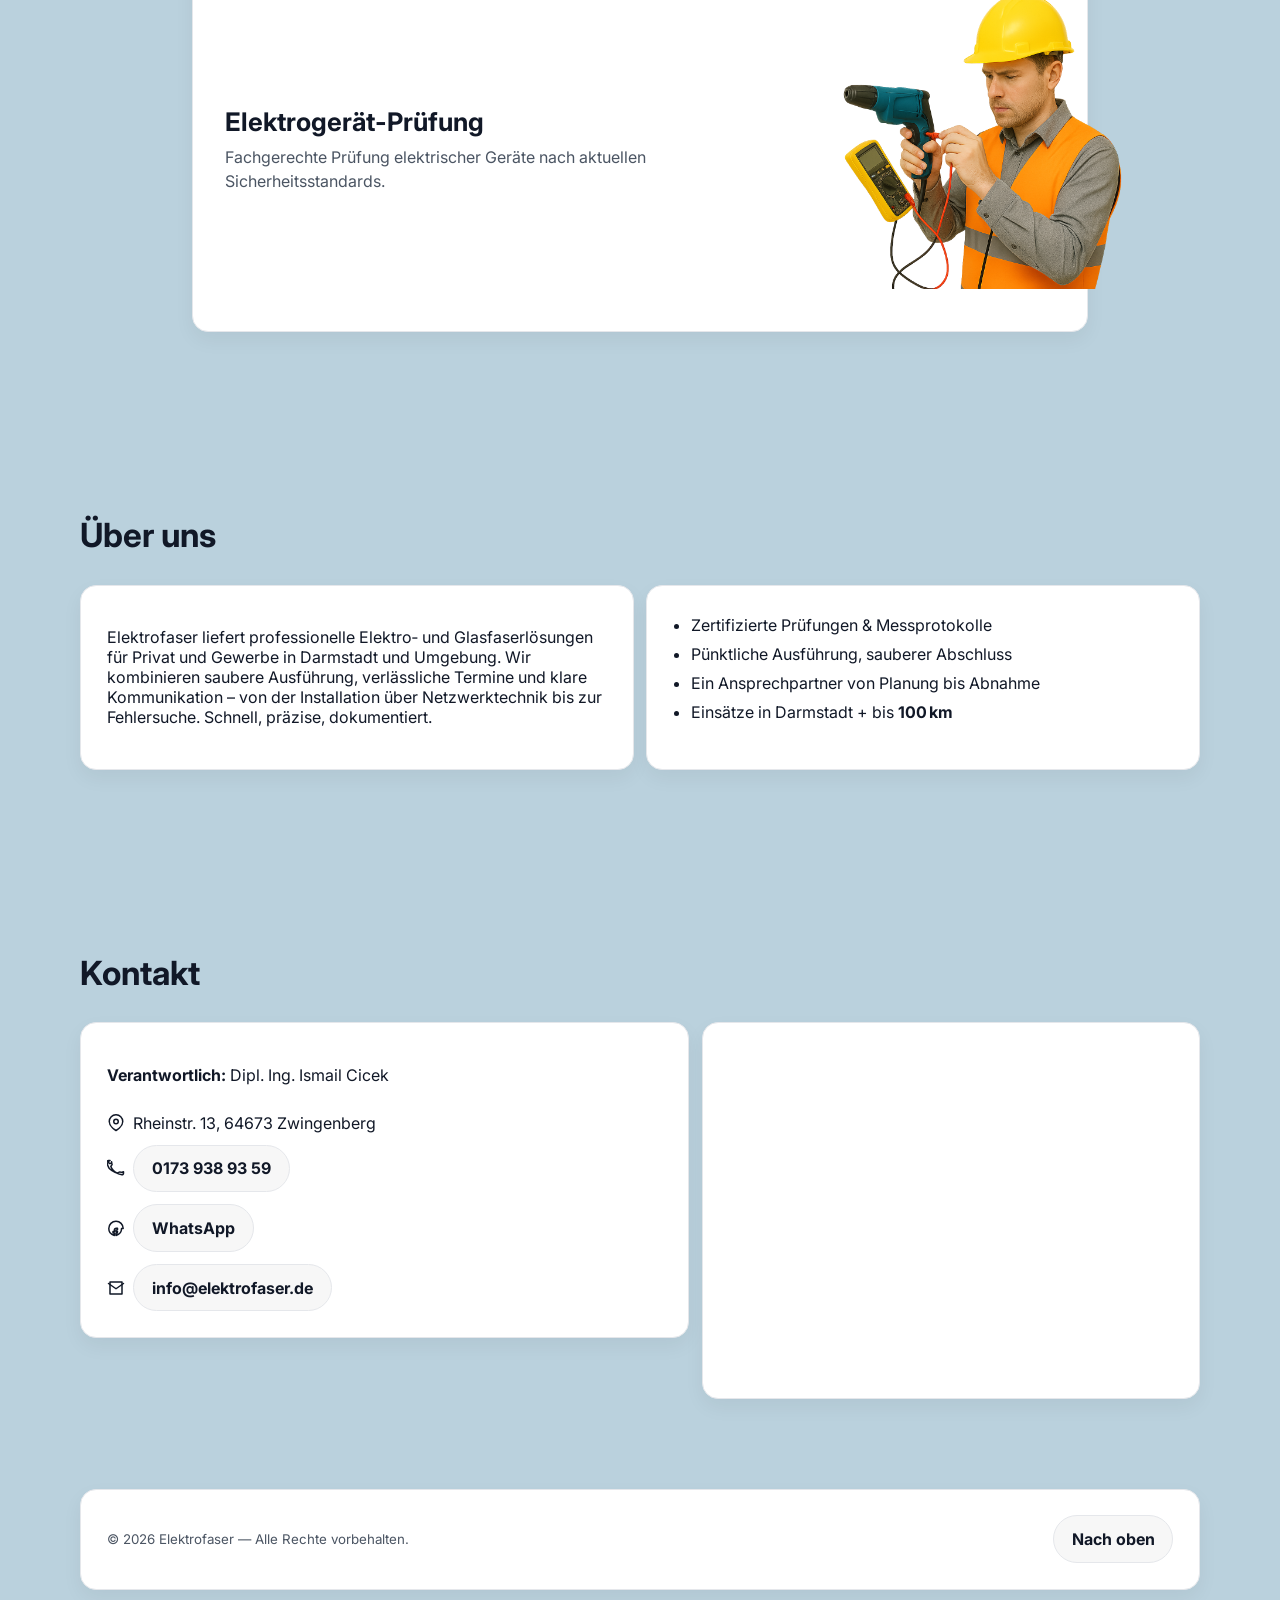
==== commit 3ce9243b: "Fix iphone hero content issue" ====
--- a/index.html
+++ b/index.html
@@ -60,7 +60,7 @@
   </header>
 
   <main id="home" class="container hero">
-    <div>
+    <div class="hero-content">
 
       <p style="border-top:none">
         <span class="elektroText" style="display: inline-block;">Elektro</span>
--- a/css/main.css
+++ b/css/main.css
@@ -307,6 +307,20 @@
     color: var(--text);
 }
 
+.hero-content {
+    display: flex;
+    flex-direction: column;
+    justify-content: center;
+    align-items: center;
+}
+
+@media (max-width: 600px) and (min-height: 750px) {
+    .hero-content {
+        gap: 2rem;
+        /* custom gap for tall, narrow devices */
+    }
+}
+
 .hero-button-container {
     margin-top: 1rem;
     display: flex;
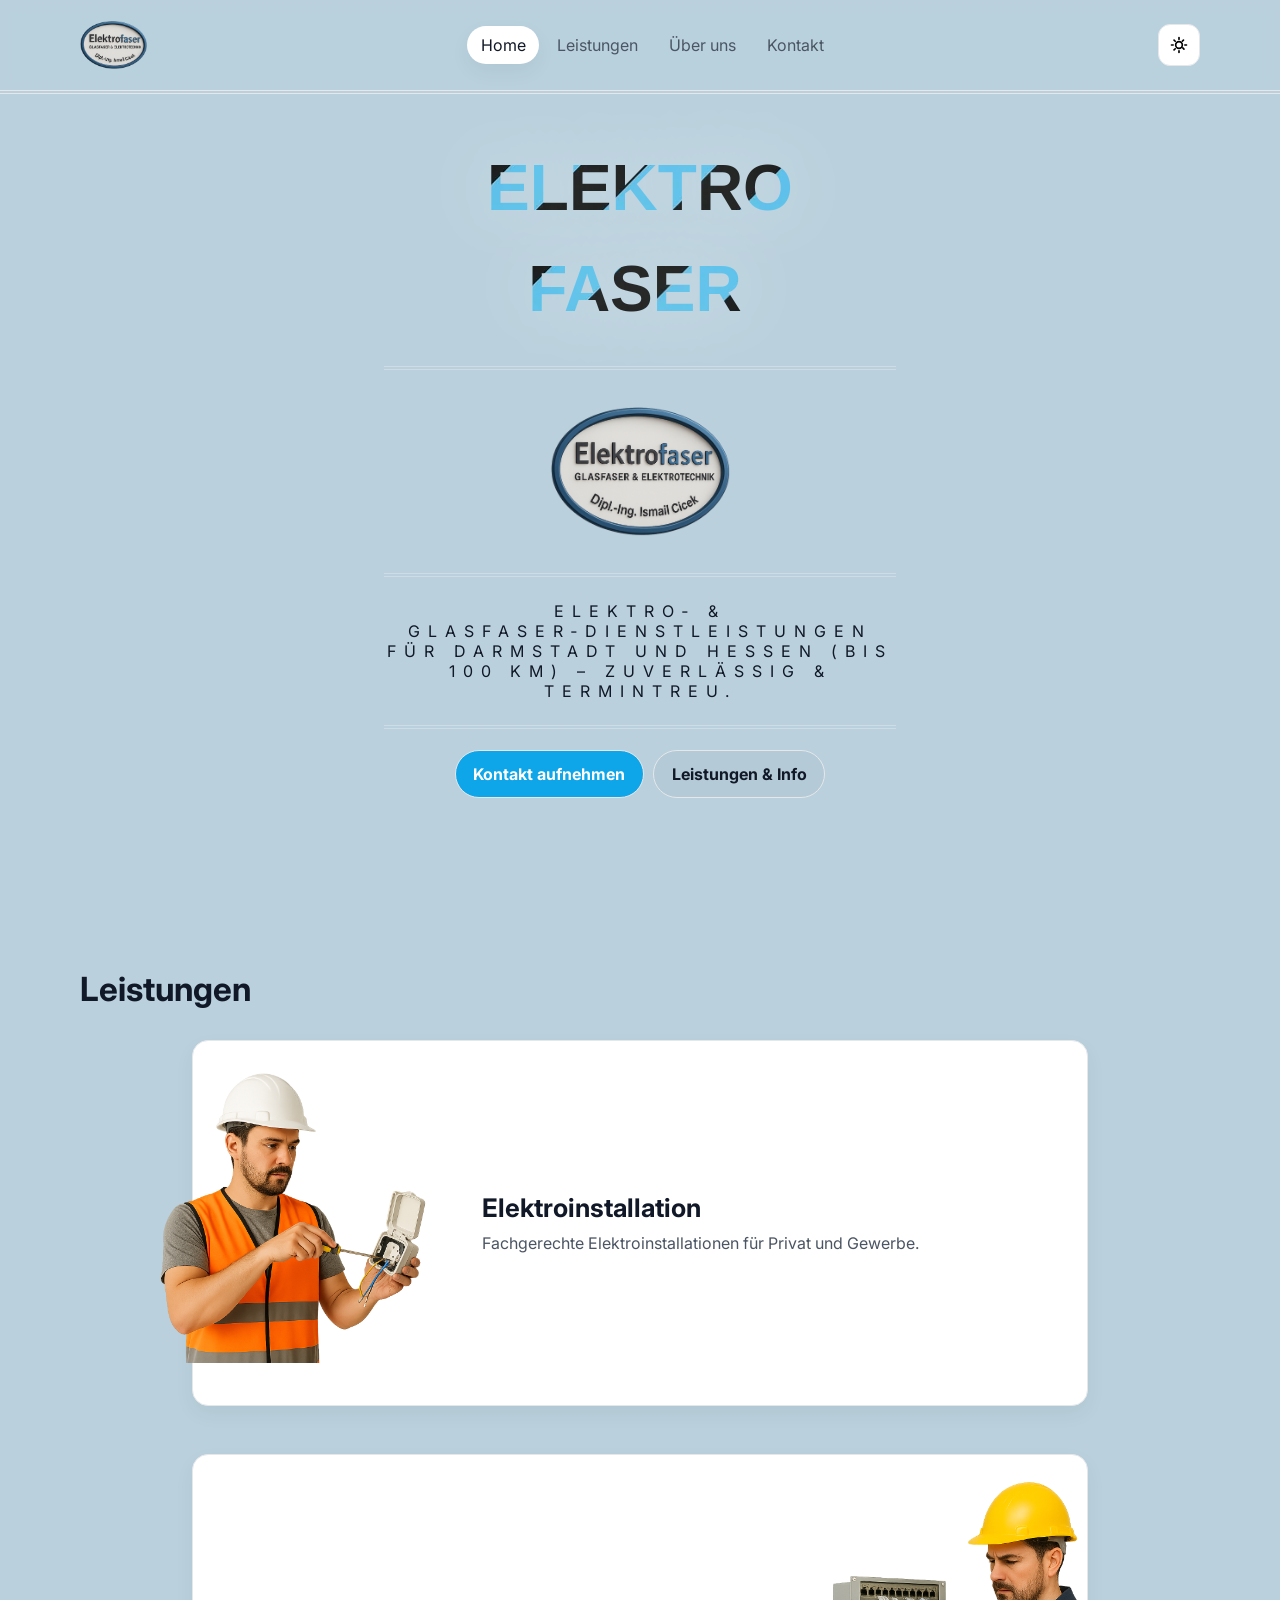
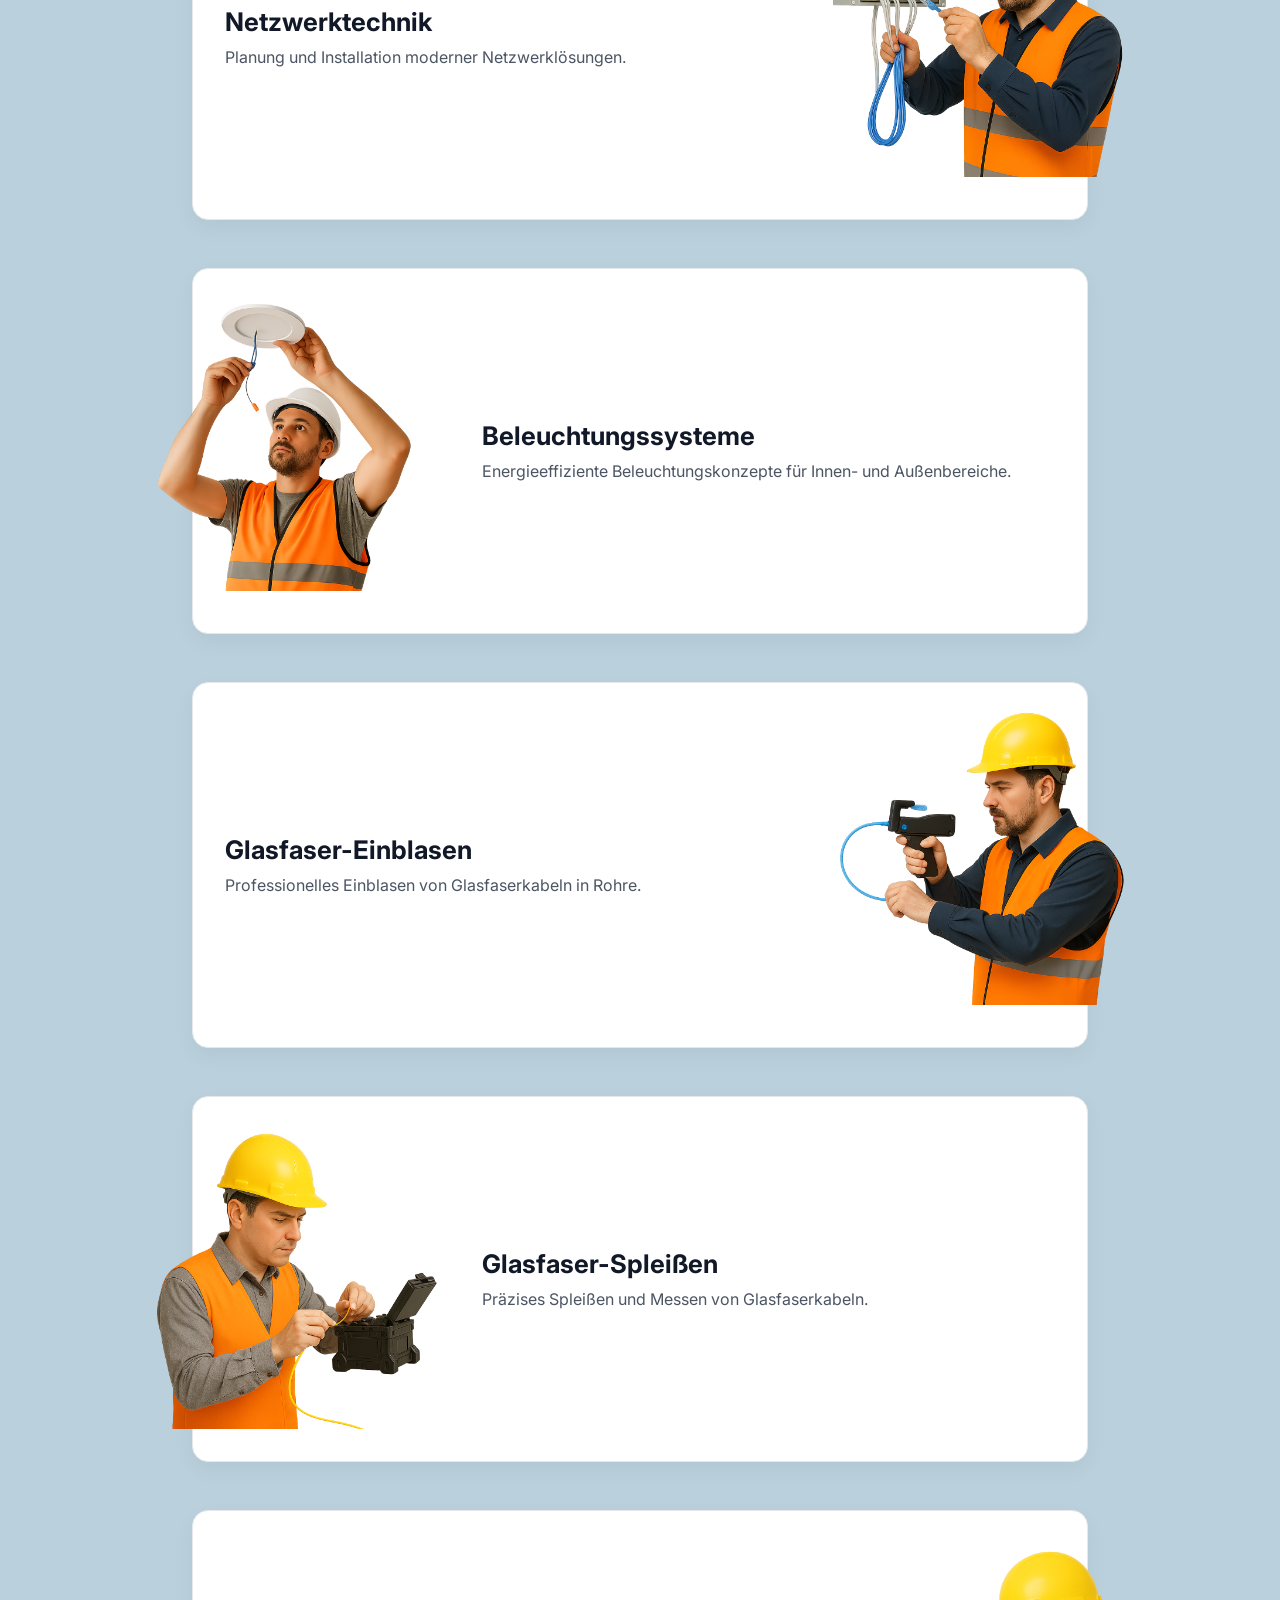
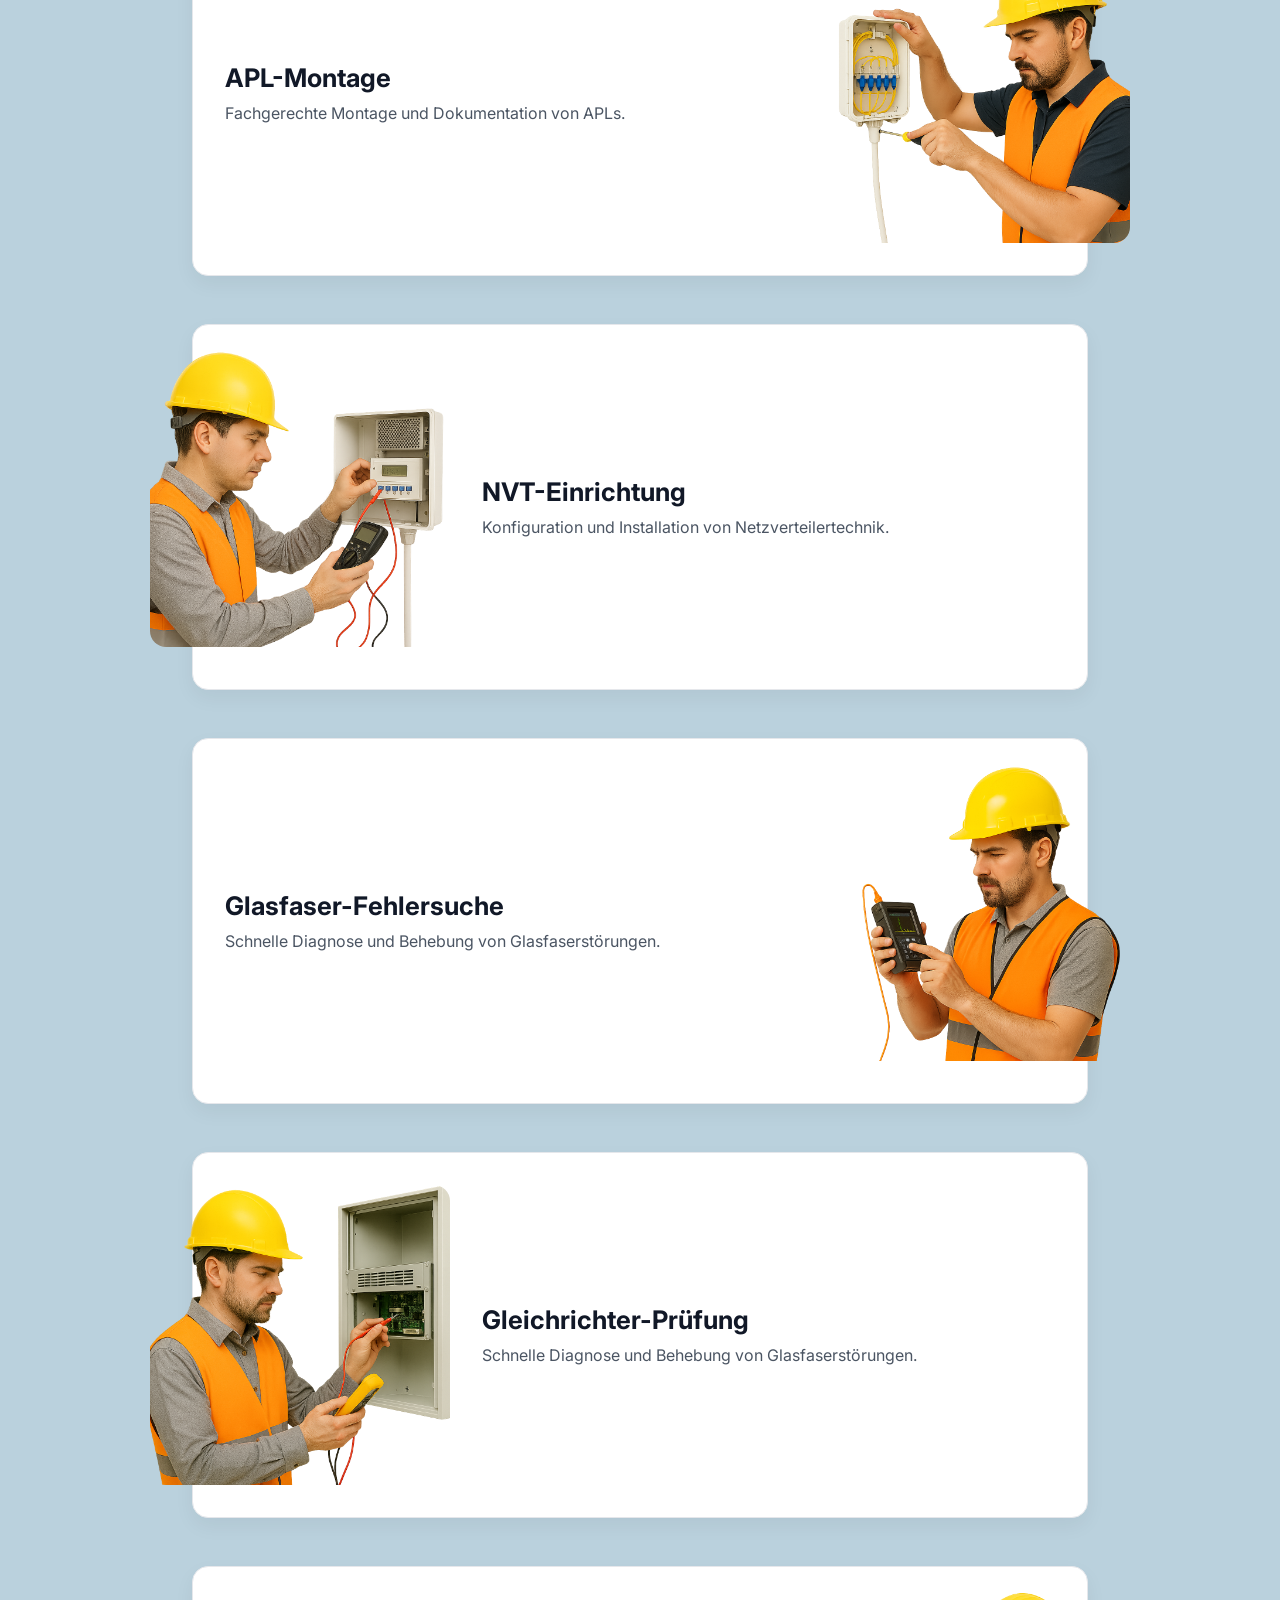
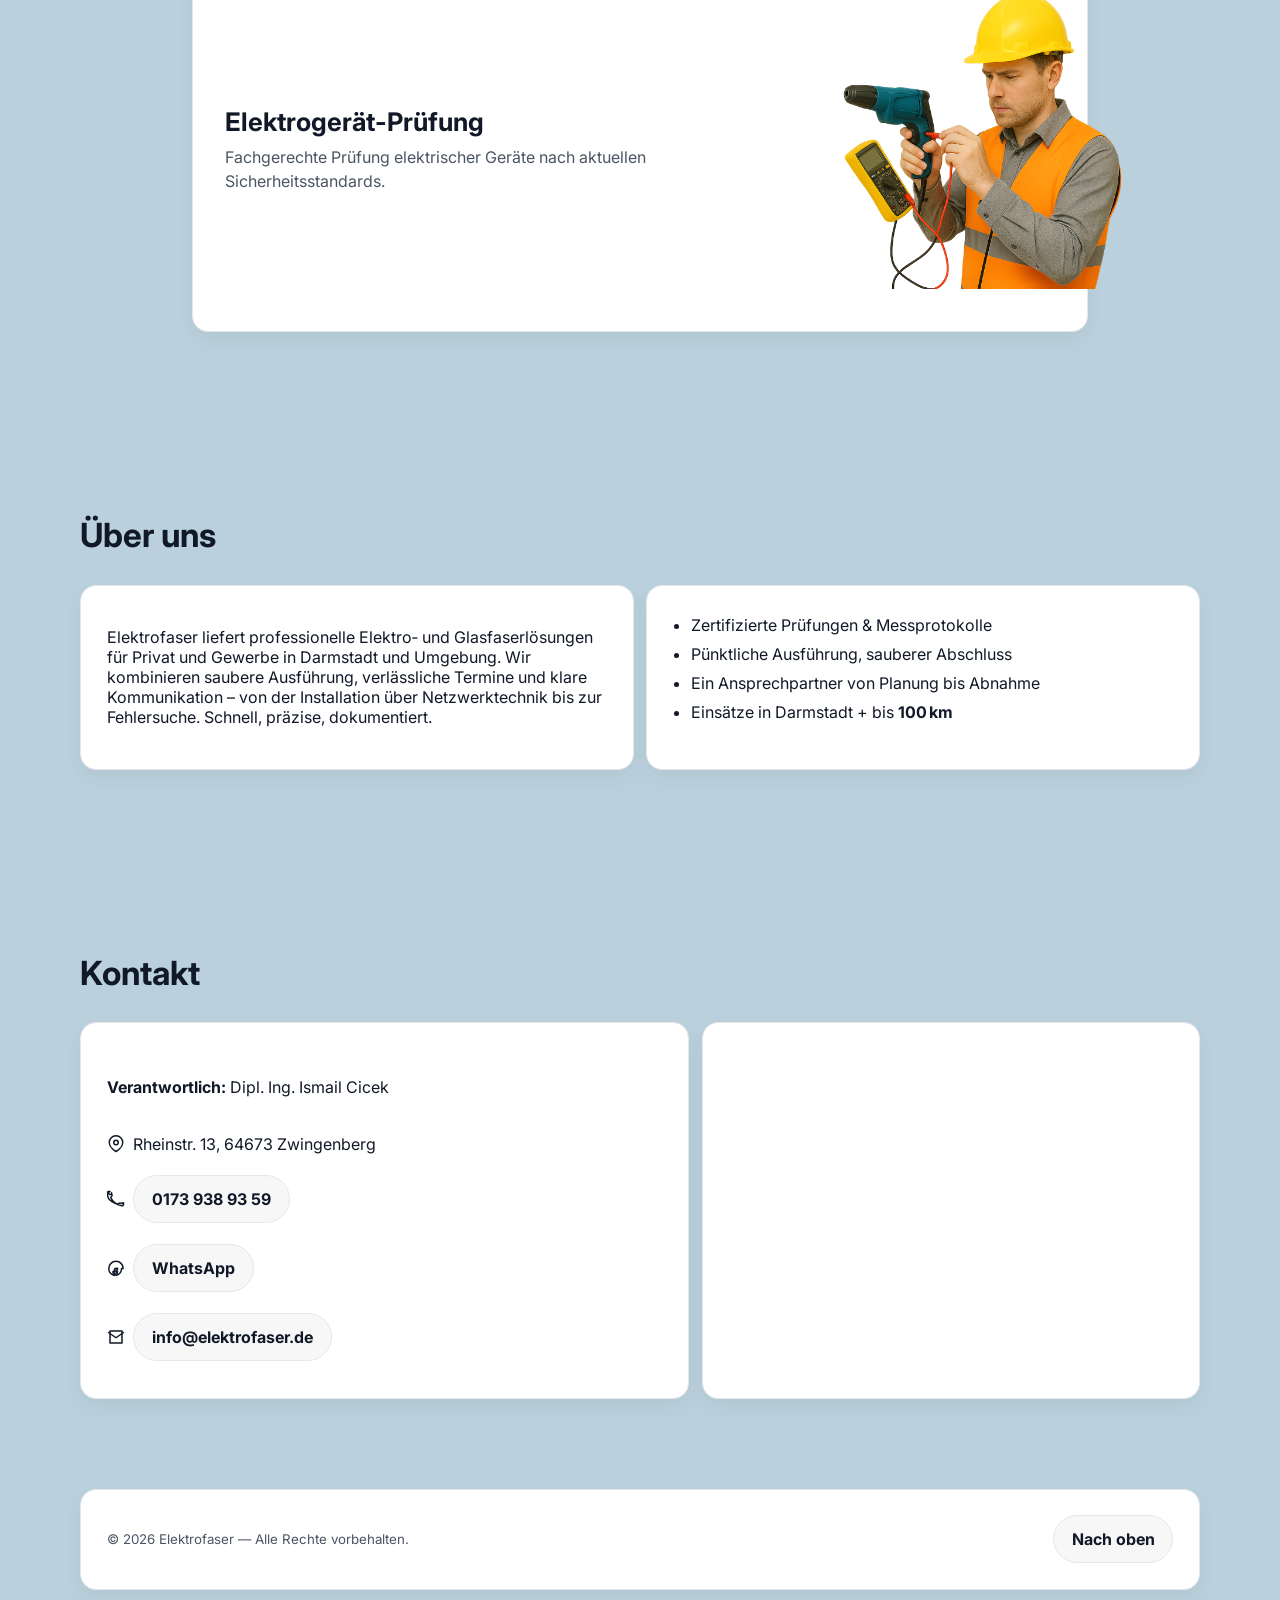
==== commit 995dab91: "Fix same image issue + fix contact details" ====
--- a/index.html
+++ b/index.html
@@ -92,7 +92,7 @@
 
       <div class="service-card reveal">
         <div class="service-image">
-          <img src="assets/image/1-Elektroinstallation.png" alt="Elektroinstallation">
+          <img src="assets/image/1-Elektroinstallation.png" alt="Elektroinstallation" loading="lazy" decoding="async">
         </div>
         <div class="service-info">
           <h3>Elektroinstallation</h3>
@@ -102,7 +102,7 @@
 
       <div class="service-card reveal">
         <div class="service-image">
-          <img src="assets/image/2-Netzwerktechnik.png" alt="Netzwerktechnik">
+          <img src="assets/image/2-Netzwerktechnik.png" alt="Netzwerktechnik" loading="lazy" decoding="async">
         </div>
         <div class="service-info">
           <h3>Netzwerktechnik</h3>
@@ -112,7 +112,7 @@
 
       <div class="service-card reveal">
         <div class="service-image">
-          <img src="assets/image/3-Beleuchtungssystem.png" alt="Beleuchtungssysteme">
+          <img src="assets/image/3-Beleuchtungssystem.png" alt="Beleuchtungssysteme" loading="lazy" decoding="async">
         </div>
         <div class="service-info">
           <h3>Beleuchtungssysteme</h3>
@@ -122,7 +122,7 @@
 
       <div class="service-card reveal">
         <div class="service-image">
-          <img src="assets/image/4-Glasfaser Einblasen.png" alt="Glasfaser Einblasen">
+          <img src="assets/image/4-Glasfaser Einblasen.png" alt="Glasfaser Einblasen" loading="lazy" decoding="async">
         </div>
         <div class="service-info">
           <h3>Glasfaser-Einblasen</h3>
@@ -132,7 +132,8 @@
 
       <div class="service-card reveal">
         <div class="service-image">
-          <img style="transform: scaleX(-1);" src="assets/image/5-Glasfaser Spleiß.png" alt="Glasfaser Spleißen">
+          <img style="transform: scaleX(-1);" src="assets/image/5-Glasfaser Spleiß.png" alt="Glasfaser Spleißen"
+            loading="lazy" decoding="async">
         </div>
         <div class="service-info">
           <h3>Glasfaser-Spleißen</h3>
@@ -142,7 +143,8 @@
 
       <div class="service-card reveal">
         <div class="service-image">
-          <img style="transform: scaleX(-1);" src="assets/image/6-APL Montage.png" alt="APL Montage">
+          <img style="transform: scaleX(-1);" src="assets/image/6-APL Montage.png" alt="APL Montage" loading="lazy"
+            decoding="async">
         </div>
         <div class="service-info">
           <h3>APL-Montage</h3>
@@ -152,7 +154,7 @@
 
       <div class="service-card reveal">
         <div class="service-image">
-          <img src="assets/image/7-NVT Einrichtung.png" alt="NVT Einrichtung">
+          <img src="assets/image/7-NVT Einrichtung.png" alt="NVT Einrichtung" loading="lazy" decoding="async">
         </div>
         <div class="service-info">
           <h3>NVT-Einrichtung</h3>
@@ -162,8 +164,8 @@
 
       <div class="service-card reveal">
         <div class="service-image">
-          <img style="transform: scaleX(-1);" src="assets/image/8-Glasfaser Fehler Suchen.png"
-            alt="Glasfaser Fehlersuche">
+          <img src="assets/image/8-Glasfaser Fehler Suchen.png" alt="Glasfaser Fehlersuche" loading="lazy"
+            decoding="async">
         </div>
         <div class="service-info">
           <h3>Glasfaser-Fehlersuche</h3>
@@ -173,8 +175,8 @@
 
       <div class="service-card reveal">
         <div class="service-image">
-          <img style="transform: scaleX(-1);" src="assets/image/9-Gleichrichter Prüfung.png"
-            alt="Glasfaser Fehlersuche">
+          <img style="transform: scaleX(-1);" src="assets/image/9-Gleichrichter Prüfung.png" alt="Glasfaser Fehlersuche"
+            loading="lazy" decoding="async">
         </div>
         <div class="service-info">
           <h3>Gleichrichter-Prüfung</h3>
@@ -184,7 +186,8 @@
 
       <div class="service-card reveal">
         <div class="service-image">
-          <img src="assets/image/10-Electrical Device Testing.png" alt="Glasfaser Fehlersuche">
+          <img src="assets/image/10-Electrical Device Testing.png" alt="Glasfaser Fehlersuche" loading="lazy"
+            decoding="async">
         </div>
         <div class="service-info">
           <h3>Elektrogerät-Prüfung</h3>
@@ -221,7 +224,7 @@
     <h2 class="mb-3">Kontakt</h2>
     <div class="contact-grid">
       <div class="card">
-        <div style="display:grid; gap:.75rem;">
+        <div class="card-details">
           <p><strong>Verantwortlich:</strong> Dipl. Ing. Ismail Cicek</p>
           <p style="margin:0; display:flex; align-items:center; gap:.55rem;">
             <svg width="18" height="18" viewBox="0 0 24 24" fill="none" stroke="currentColor" stroke-width="2"
--- a/css/main.css
+++ b/css/main.css
@@ -312,6 +312,7 @@
     flex-direction: column;
     justify-content: center;
     align-items: center;
+    gap: 5px;
 }
 
 @media (max-width: 600px) and (min-height: 750px) {
@@ -510,6 +511,16 @@
     border-radius: var(--radius);
     box-shadow: var(--shadow);
     padding: var(--space-lg);
+    height: 100%;
+}
+
+.card-details {
+    display: flex;
+    flex-direction: column;
+    justify-content: space-between;
+    height: 100%;
+    padding: 0.75rem 0;
+    min-height: 20rem;
 }
 
 
